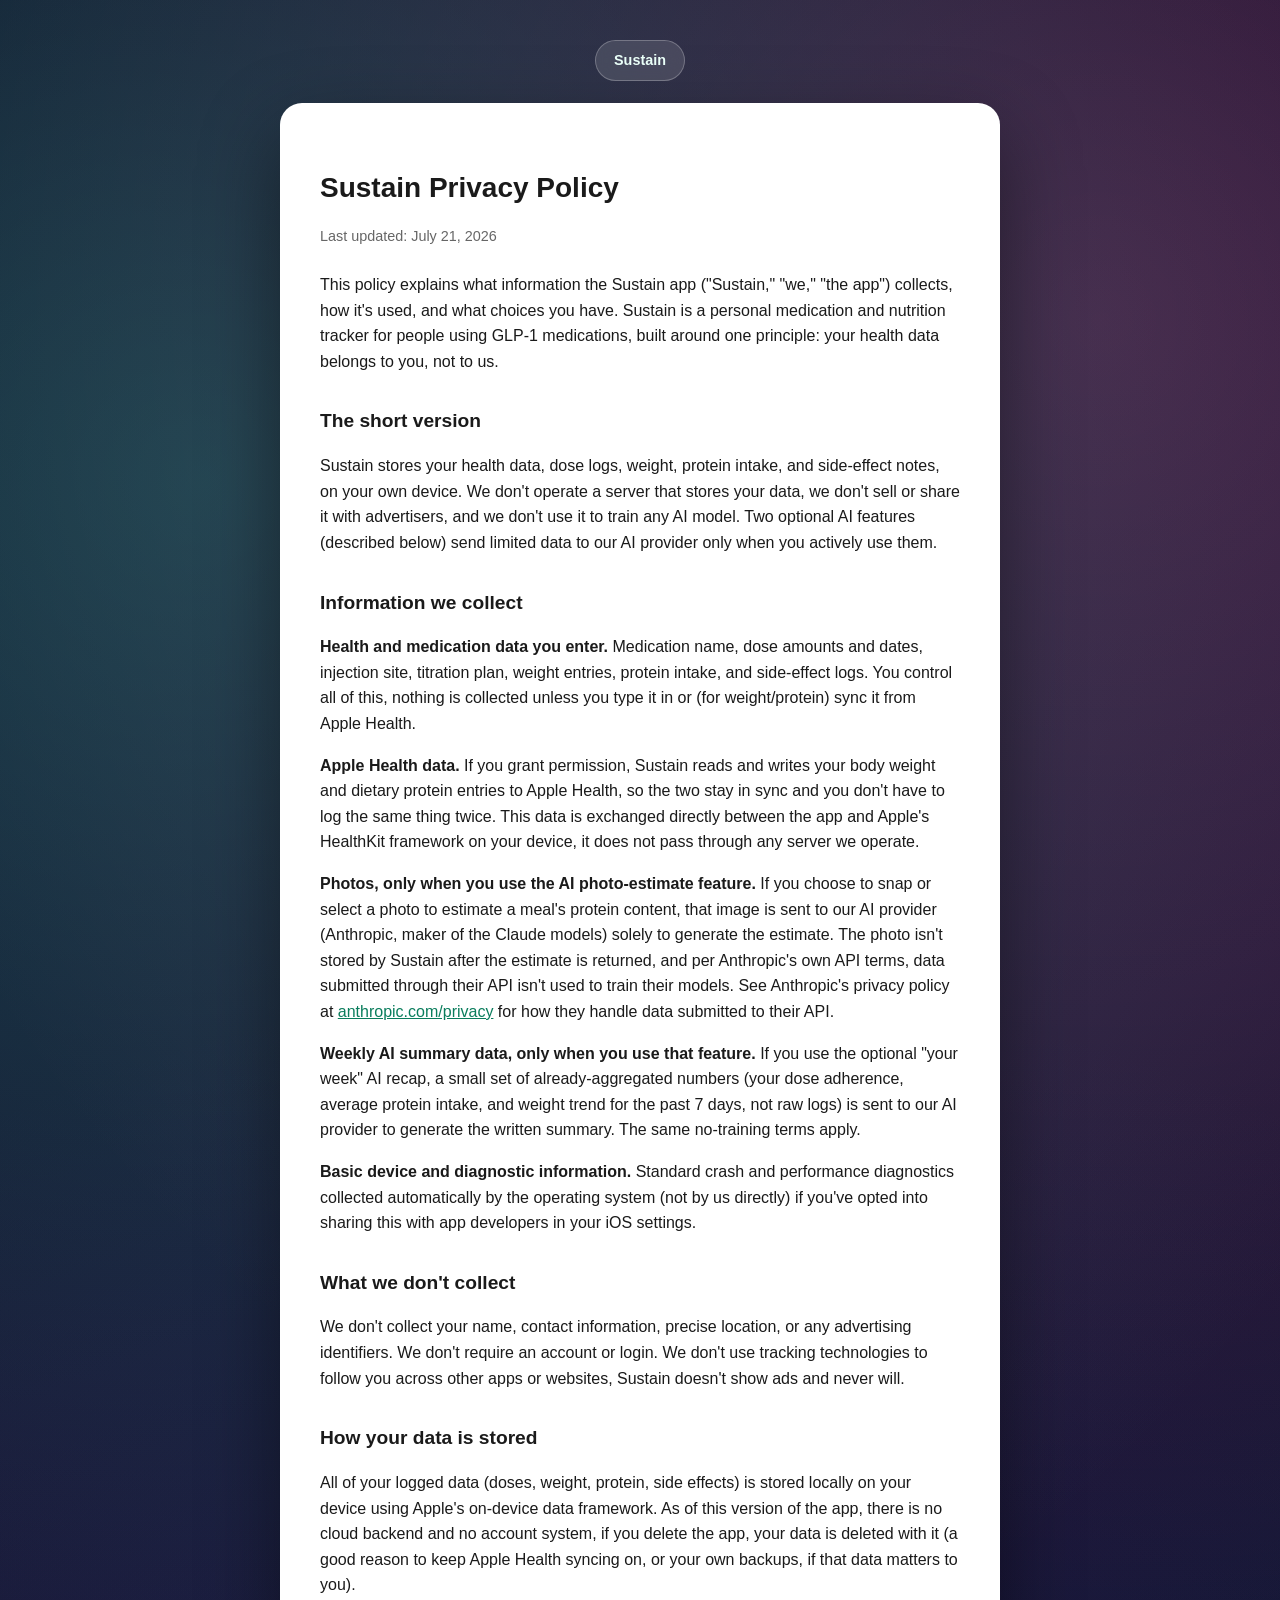
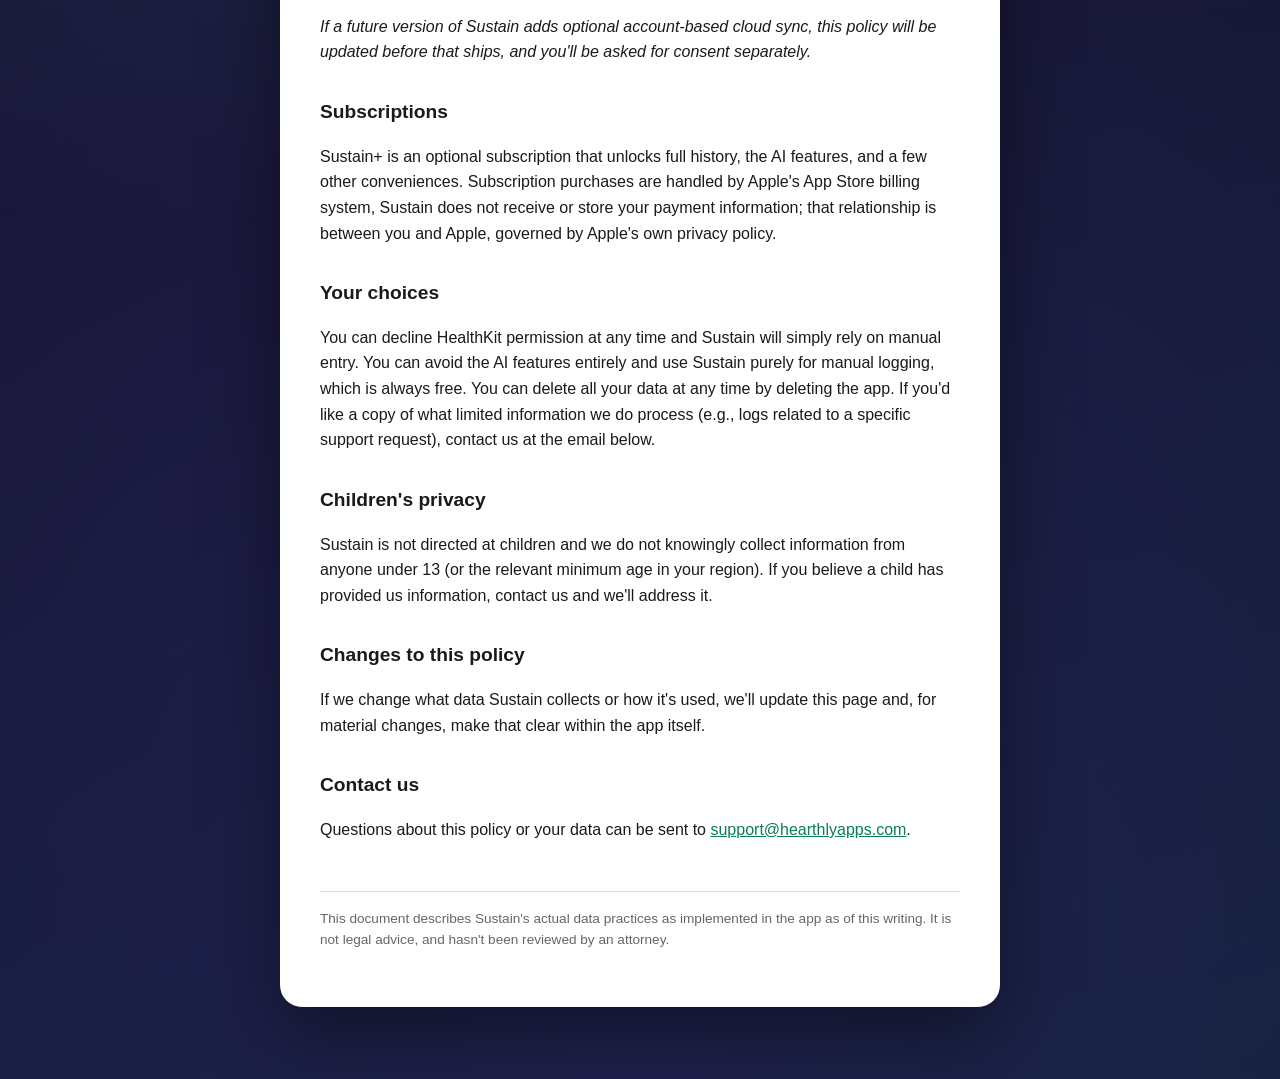
==== privacy/index.html @ db64e1ab "Add hearthlyapps.com marketing site (homepage, Sustain product page, support/privacy)" ====
<!DOCTYPE html>
<html lang="en">
<head>
<meta charset="UTF-8">
<meta name="viewport" content="width=device-width, initial-scale=1.0">
<title>Sustain Privacy Policy</title>
<style>
  * { box-sizing: border-box; }
  /* Background is set on html (not just body) and repeated with
     background-color as a fallback — on overscroll/rubber-band scrolling
     (dragging past the top or bottom of the page, common on trackpads),
     the browser reveals whatever's behind the document itself, which
     defaults to white if only body has a background. That's the white bar
     that showed up while scrolling past the top/bottom edge. */
  html {
    min-height: 100%;
    overscroll-behavior-y: none;
    background-color: #0b0620;
    background-image:
      radial-gradient(circle at 16% 18%, rgba(47, 184, 159, 0.32), transparent 55%),
      radial-gradient(circle at 86% 12%, rgba(255, 95, 168, 0.24), transparent 50%),
      radial-gradient(circle at 50% 95%, rgba(70, 40, 150, 0.32), transparent 60%),
      linear-gradient(160deg, #0b0620 0%, #16102e 45%, #0d2230 100%);
  }
  body {
    min-height: 100%;
    margin: 0;
    font-family: -apple-system, BlinkMacSystemFont, "Segoe UI", Roboto, Helvetica, Arial, sans-serif;
    line-height: 1.6;
    color: #1a1a1a;
    padding: 40px 20px 72px;
    background: transparent;
  }
  .top-link {
    display: flex;
    justify-content: center;
    margin-bottom: 22px;
  }
  .top-link a {
    display: inline-flex;
    align-items: center;
    gap: 6px;
    background: rgba(255, 255, 255, 0.12);
    border: 1px solid rgba(255, 255, 255, 0.25);
    color: #eafff8;
    text-decoration: none;
    padding: 8px 18px;
    border-radius: 999px;
    font-size: 0.9rem;
    font-weight: 600;
    backdrop-filter: blur(10px);
  }
  .top-link a:hover { background: rgba(255, 255, 255, 0.2); }
  .page-card {
    max-width: 720px;
    margin: 0 auto;
    background: #ffffff;
    border-radius: 22px;
    padding: 44px 40px 56px;
    box-shadow: 0 30px 80px rgba(0, 0, 0, 0.45);
  }
  h1 { font-size: 1.75rem; margin-bottom: 0.25rem; }
  h2 { font-size: 1.2rem; margin-top: 2rem; }
  .updated { color: #666; font-size: 0.9rem; margin-bottom: 1.5rem; }
  a { color: #0a7d5c; }
  footer { margin-top: 3rem; padding-top: 1rem; border-top: 1px solid #ddd; color: #666; font-size: 0.85rem; }
</style>
</head>
<body>

<div class="top-link">
  <a href="/sustain/">Sustain</a>
</div>

<div class="page-card">

<h1>Sustain Privacy Policy</h1>
<p class="updated">Last updated: July 21, 2026</p>

<p>This policy explains what information the Sustain app ("Sustain," "we," "the app") collects, how it's used, and what choices you have. Sustain is a personal medication and nutrition tracker for people using GLP-1 medications, built around one principle: your health data belongs to you, not to us.</p>

<h2>The short version</h2>
<p>Sustain stores your health data, dose logs, weight, protein intake, and side-effect notes, on your own device. We don't operate a server that stores your data, we don't sell or share it with advertisers, and we don't use it to train any AI model. Two optional AI features (described below) send limited data to our AI provider only when you actively use them.</p>

<h2>Information we collect</h2>

<p><strong>Health and medication data you enter.</strong> Medication name, dose amounts and dates, injection site, titration plan, weight entries, protein intake, and side-effect logs. You control all of this, nothing is collected unless you type it in or (for weight/protein) sync it from Apple Health.</p>

<p><strong>Apple Health data.</strong> If you grant permission, Sustain reads and writes your body weight and dietary protein entries to Apple Health, so the two stay in sync and you don't have to log the same thing twice. This data is exchanged directly between the app and Apple's HealthKit framework on your device, it does not pass through any server we operate.</p>

<p><strong>Photos, only when you use the AI photo-estimate feature.</strong> If you choose to snap or select a photo to estimate a meal's protein content, that image is sent to our AI provider (Anthropic, maker of the Claude models) solely to generate the estimate. The photo isn't stored by Sustain after the estimate is returned, and per Anthropic's own API terms, data submitted through their API isn't used to train their models. See Anthropic's privacy policy at <a href="https://www.anthropic.com/privacy">anthropic.com/privacy</a> for how they handle data submitted to their API.</p>

<p><strong>Weekly AI summary data, only when you use that feature.</strong> If you use the optional "your week" AI recap, a small set of already-aggregated numbers (your dose adherence, average protein intake, and weight trend for the past 7 days, not raw logs) is sent to our AI provider to generate the written summary. The same no-training terms apply.</p>

<p><strong>Basic device and diagnostic information.</strong> Standard crash and performance diagnostics collected automatically by the operating system (not by us directly) if you've opted into sharing this with app developers in your iOS settings.</p>

<h2>What we don't collect</h2>
<p>We don't collect your name, contact information, precise location, or any advertising identifiers. We don't require an account or login. We don't use tracking technologies to follow you across other apps or websites, Sustain doesn't show ads and never will.</p>

<h2>How your data is stored</h2>
<p>All of your logged data (doses, weight, protein, side effects) is stored locally on your device using Apple's on-device data framework. As of this version of the app, there is no cloud backend and no account system, if you delete the app, your data is deleted with it (a good reason to keep Apple Health syncing on, or your own backups, if that data matters to you).</p>
<p><em>If a future version of Sustain adds optional account-based cloud sync, this policy will be updated before that ships, and you'll be asked for consent separately.</em></p>

<h2>Subscriptions</h2>
<p>Sustain+ is an optional subscription that unlocks full history, the AI features, and a few other conveniences. Subscription purchases are handled by Apple's App Store billing system, Sustain does not receive or store your payment information; that relationship is between you and Apple, governed by Apple's own privacy policy.</p>

<h2>Your choices</h2>
<p>You can decline HealthKit permission at any time and Sustain will simply rely on manual entry. You can avoid the AI features entirely and use Sustain purely for manual logging, which is always free. You can delete all your data at any time by deleting the app. If you'd like a copy of what limited information we do process (e.g., logs related to a specific support request), contact us at the email below.</p>

<h2>Children's privacy</h2>
<p>Sustain is not directed at children and we do not knowingly collect information from anyone under 13 (or the relevant minimum age in your region). If you believe a child has provided us information, contact us and we'll address it.</p>

<h2>Changes to this policy</h2>
<p>If we change what data Sustain collects or how it's used, we'll update this page and, for material changes, make that clear within the app itself.</p>

<h2>Contact us</h2>
<p>Questions about this policy or your data can be sent to <a href="mailto:support@hearthlyapps.com">support@hearthlyapps.com</a>.</p>

<footer>
This document describes Sustain's actual data practices as implemented in the app as of this writing. It is not legal advice, and hasn't been reviewed by an attorney.
</footer>

</div>

</body>
</html>
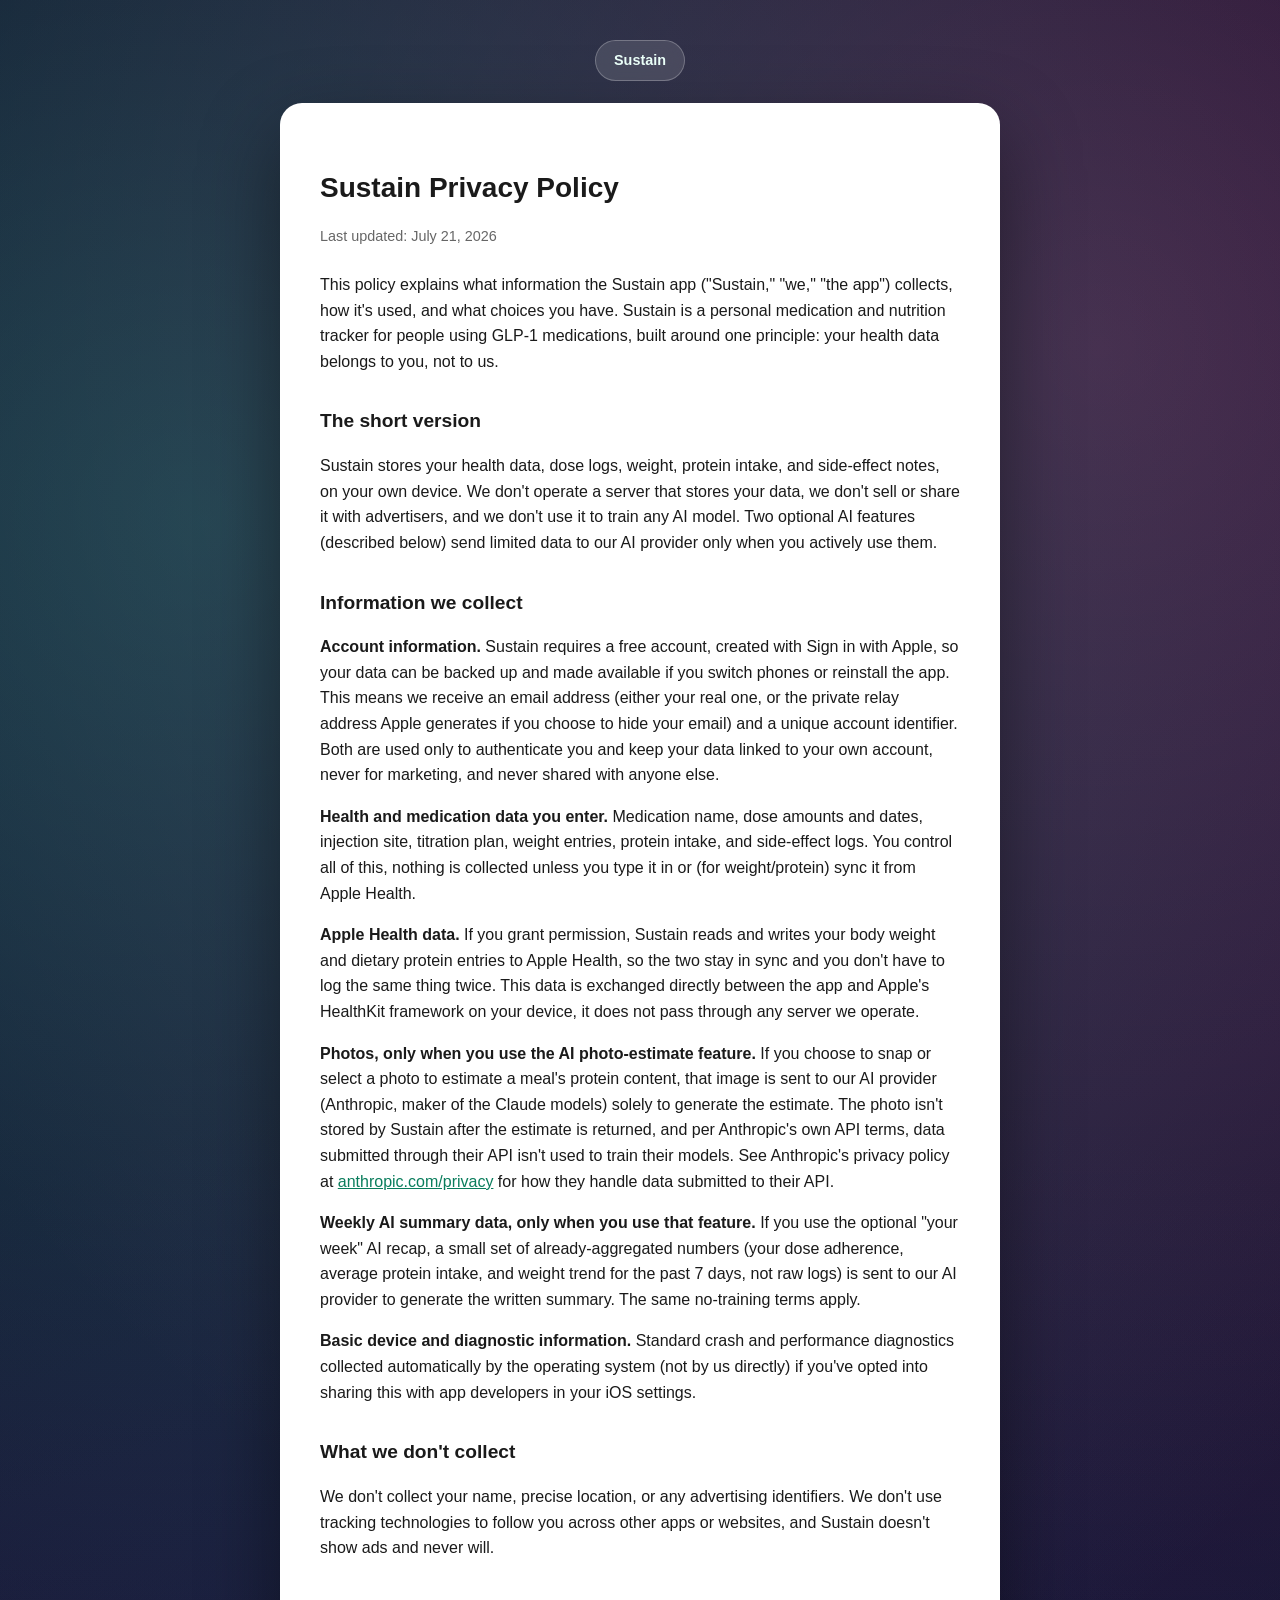
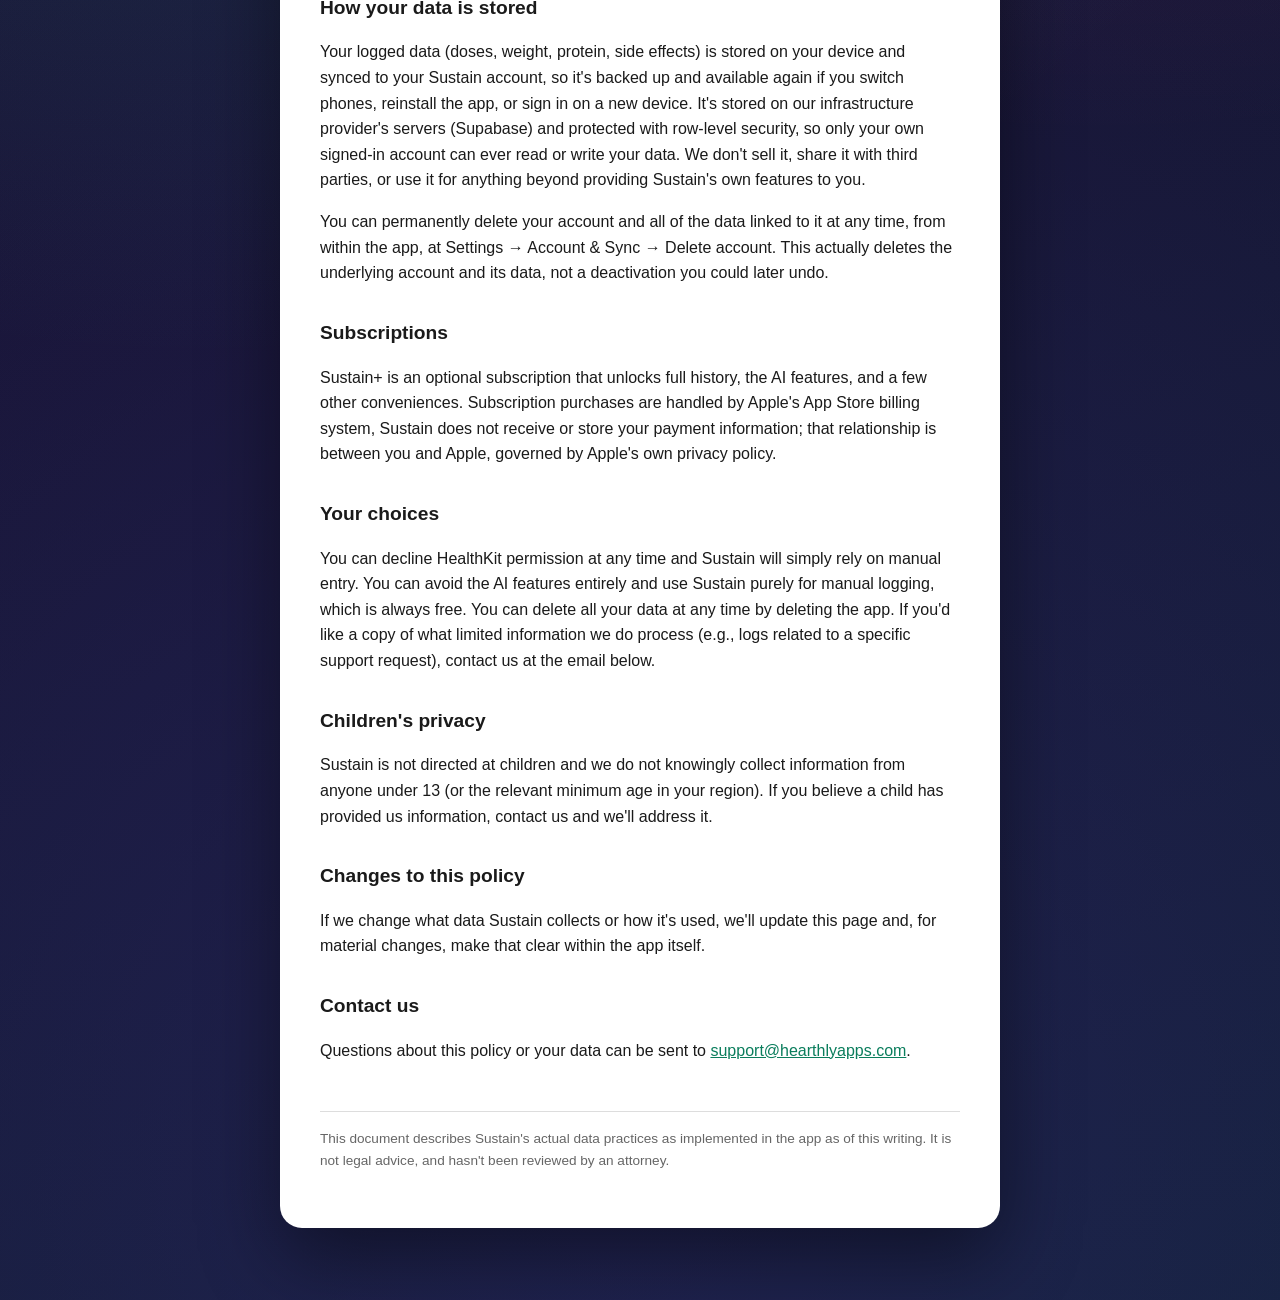
==== commit 0115fb16: "Fix stale privacy/marketing copy: app now requires an account and syncs data Sign in with Apple + ac" ====
--- a/privacy/index.html
+++ b/privacy/index.html
@@ -84,6 +84,8 @@
 
 <h2>Information we collect</h2>
 
+<p><strong>Account information.</strong> Sustain requires a free account, created with Sign in with Apple, so your data can be backed up and made available if you switch phones or reinstall the app. This means we receive an email address (either your real one, or the private relay address Apple generates if you choose to hide your email) and a unique account identifier. Both are used only to authenticate you and keep your data linked to your own account, never for marketing, and never shared with anyone else.</p>
+
 <p><strong>Health and medication data you enter.</strong> Medication name, dose amounts and dates, injection site, titration plan, weight entries, protein intake, and side-effect logs. You control all of this, nothing is collected unless you type it in or (for weight/protein) sync it from Apple Health.</p>
 
 <p><strong>Apple Health data.</strong> If you grant permission, Sustain reads and writes your body weight and dietary protein entries to Apple Health, so the two stay in sync and you don't have to log the same thing twice. This data is exchanged directly between the app and Apple's HealthKit framework on your device, it does not pass through any server we operate.</p>
@@ -95,11 +97,11 @@
 <p><strong>Basic device and diagnostic information.</strong> Standard crash and performance diagnostics collected automatically by the operating system (not by us directly) if you've opted into sharing this with app developers in your iOS settings.</p>
 
 <h2>What we don't collect</h2>
-<p>We don't collect your name, contact information, precise location, or any advertising identifiers. We don't require an account or login. We don't use tracking technologies to follow you across other apps or websites, Sustain doesn't show ads and never will.</p>
+<p>We don't collect your name, precise location, or any advertising identifiers. We don't use tracking technologies to follow you across other apps or websites, and Sustain doesn't show ads and never will.</p>
 
 <h2>How your data is stored</h2>
-<p>All of your logged data (doses, weight, protein, side effects) is stored locally on your device using Apple's on-device data framework. As of this version of the app, there is no cloud backend and no account system, if you delete the app, your data is deleted with it (a good reason to keep Apple Health syncing on, or your own backups, if that data matters to you).</p>
-<p><em>If a future version of Sustain adds optional account-based cloud sync, this policy will be updated before that ships, and you'll be asked for consent separately.</em></p>
+<p>Your logged data (doses, weight, protein, side effects) is stored on your device and synced to your Sustain account, so it's backed up and available again if you switch phones, reinstall the app, or sign in on a new device. It's stored on our infrastructure provider's servers (Supabase) and protected with row-level security, so only your own signed-in account can ever read or write your data. We don't sell it, share it with third parties, or use it for anything beyond providing Sustain's own features to you.</p>
+<p>You can permanently delete your account and all of the data linked to it at any time, from within the app, at Settings &rarr; Account &amp; Sync &rarr; Delete account. This actually deletes the underlying account and its data, not a deactivation you could later undo.</p>
 
 <h2>Subscriptions</h2>
 <p>Sustain+ is an optional subscription that unlocks full history, the AI features, and a few other conveniences. Subscription purchases are handled by Apple's App Store billing system, Sustain does not receive or store your payment information; that relationship is between you and Apple, governed by Apple's own privacy policy.</p>
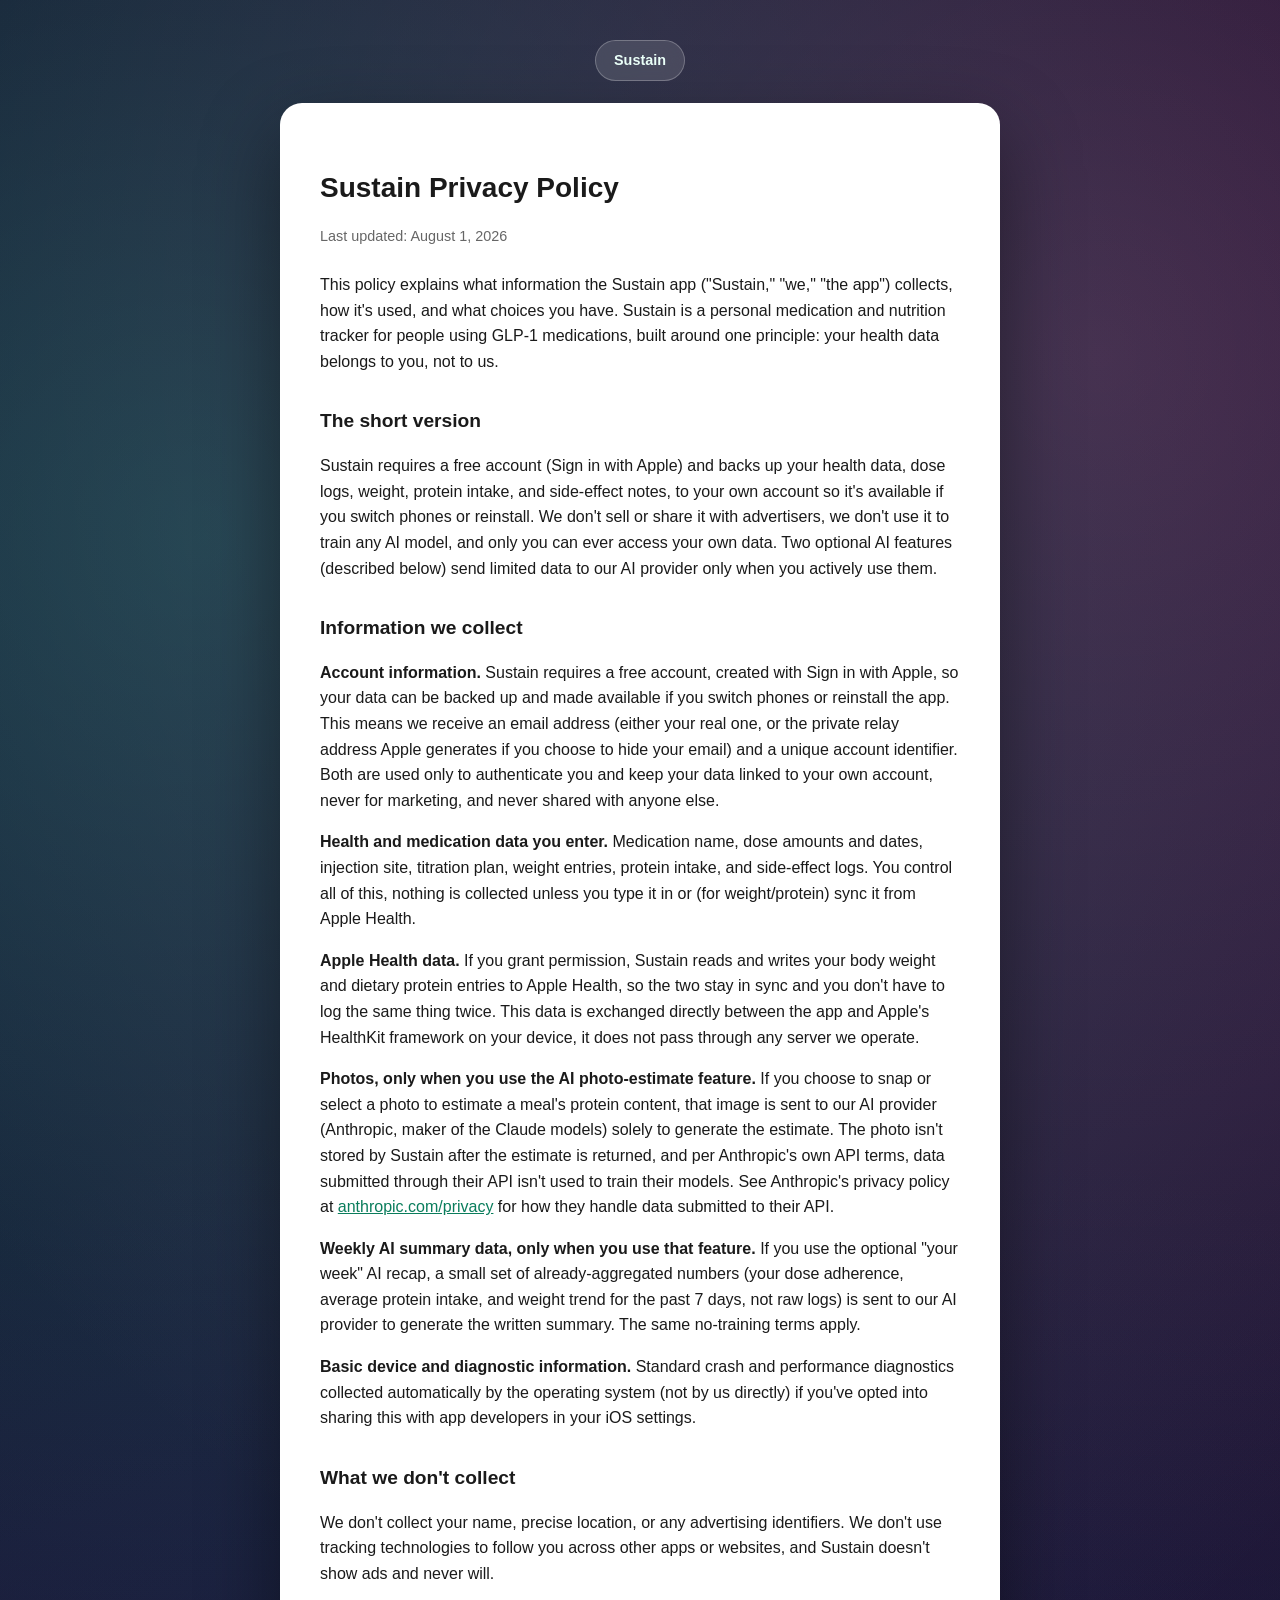
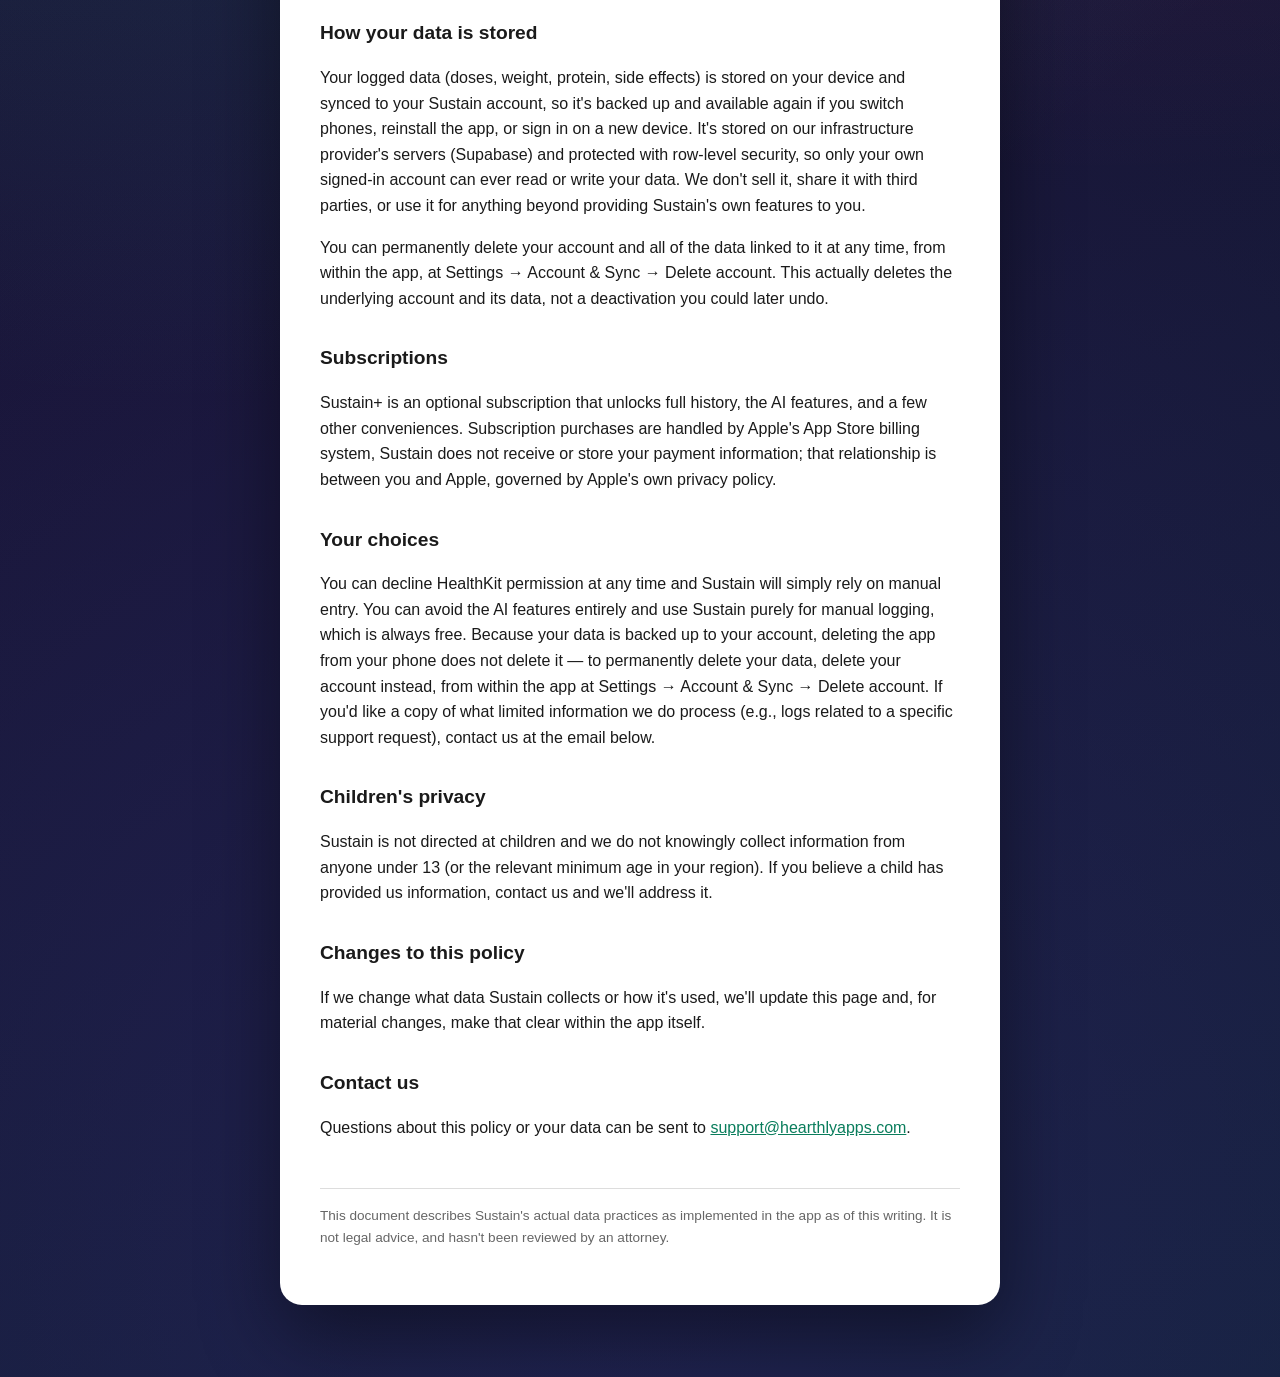
==== commit 14eb1562: "Fix remaining stale account/data-storage claims missed in the first pass Two more real inaccuracies " ====
--- a/privacy/index.html
+++ b/privacy/index.html
@@ -75,12 +75,12 @@
 <div class="page-card">
 
 <h1>Sustain Privacy Policy</h1>
-<p class="updated">Last updated: July 21, 2026</p>
+<p class="updated">Last updated: August 1, 2026</p>
 
 <p>This policy explains what information the Sustain app ("Sustain," "we," "the app") collects, how it's used, and what choices you have. Sustain is a personal medication and nutrition tracker for people using GLP-1 medications, built around one principle: your health data belongs to you, not to us.</p>
 
 <h2>The short version</h2>
-<p>Sustain stores your health data, dose logs, weight, protein intake, and side-effect notes, on your own device. We don't operate a server that stores your data, we don't sell or share it with advertisers, and we don't use it to train any AI model. Two optional AI features (described below) send limited data to our AI provider only when you actively use them.</p>
+<p>Sustain requires a free account (Sign in with Apple) and backs up your health data, dose logs, weight, protein intake, and side-effect notes, to your own account so it's available if you switch phones or reinstall. We don't sell or share it with advertisers, we don't use it to train any AI model, and only you can ever access your own data. Two optional AI features (described below) send limited data to our AI provider only when you actively use them.</p>
 
 <h2>Information we collect</h2>
 
@@ -107,7 +107,7 @@
 <p>Sustain+ is an optional subscription that unlocks full history, the AI features, and a few other conveniences. Subscription purchases are handled by Apple's App Store billing system, Sustain does not receive or store your payment information; that relationship is between you and Apple, governed by Apple's own privacy policy.</p>
 
 <h2>Your choices</h2>
-<p>You can decline HealthKit permission at any time and Sustain will simply rely on manual entry. You can avoid the AI features entirely and use Sustain purely for manual logging, which is always free. You can delete all your data at any time by deleting the app. If you'd like a copy of what limited information we do process (e.g., logs related to a specific support request), contact us at the email below.</p>
+<p>You can decline HealthKit permission at any time and Sustain will simply rely on manual entry. You can avoid the AI features entirely and use Sustain purely for manual logging, which is always free. Because your data is backed up to your account, deleting the app from your phone does not delete it — to permanently delete your data, delete your account instead, from within the app at Settings &rarr; Account &amp; Sync &rarr; Delete account. If you'd like a copy of what limited information we do process (e.g., logs related to a specific support request), contact us at the email below.</p>
 
 <h2>Children's privacy</h2>
 <p>Sustain is not directed at children and we do not knowingly collect information from anyone under 13 (or the relevant minimum age in your region). If you believe a child has provided us information, contact us and we'll address it.</p>
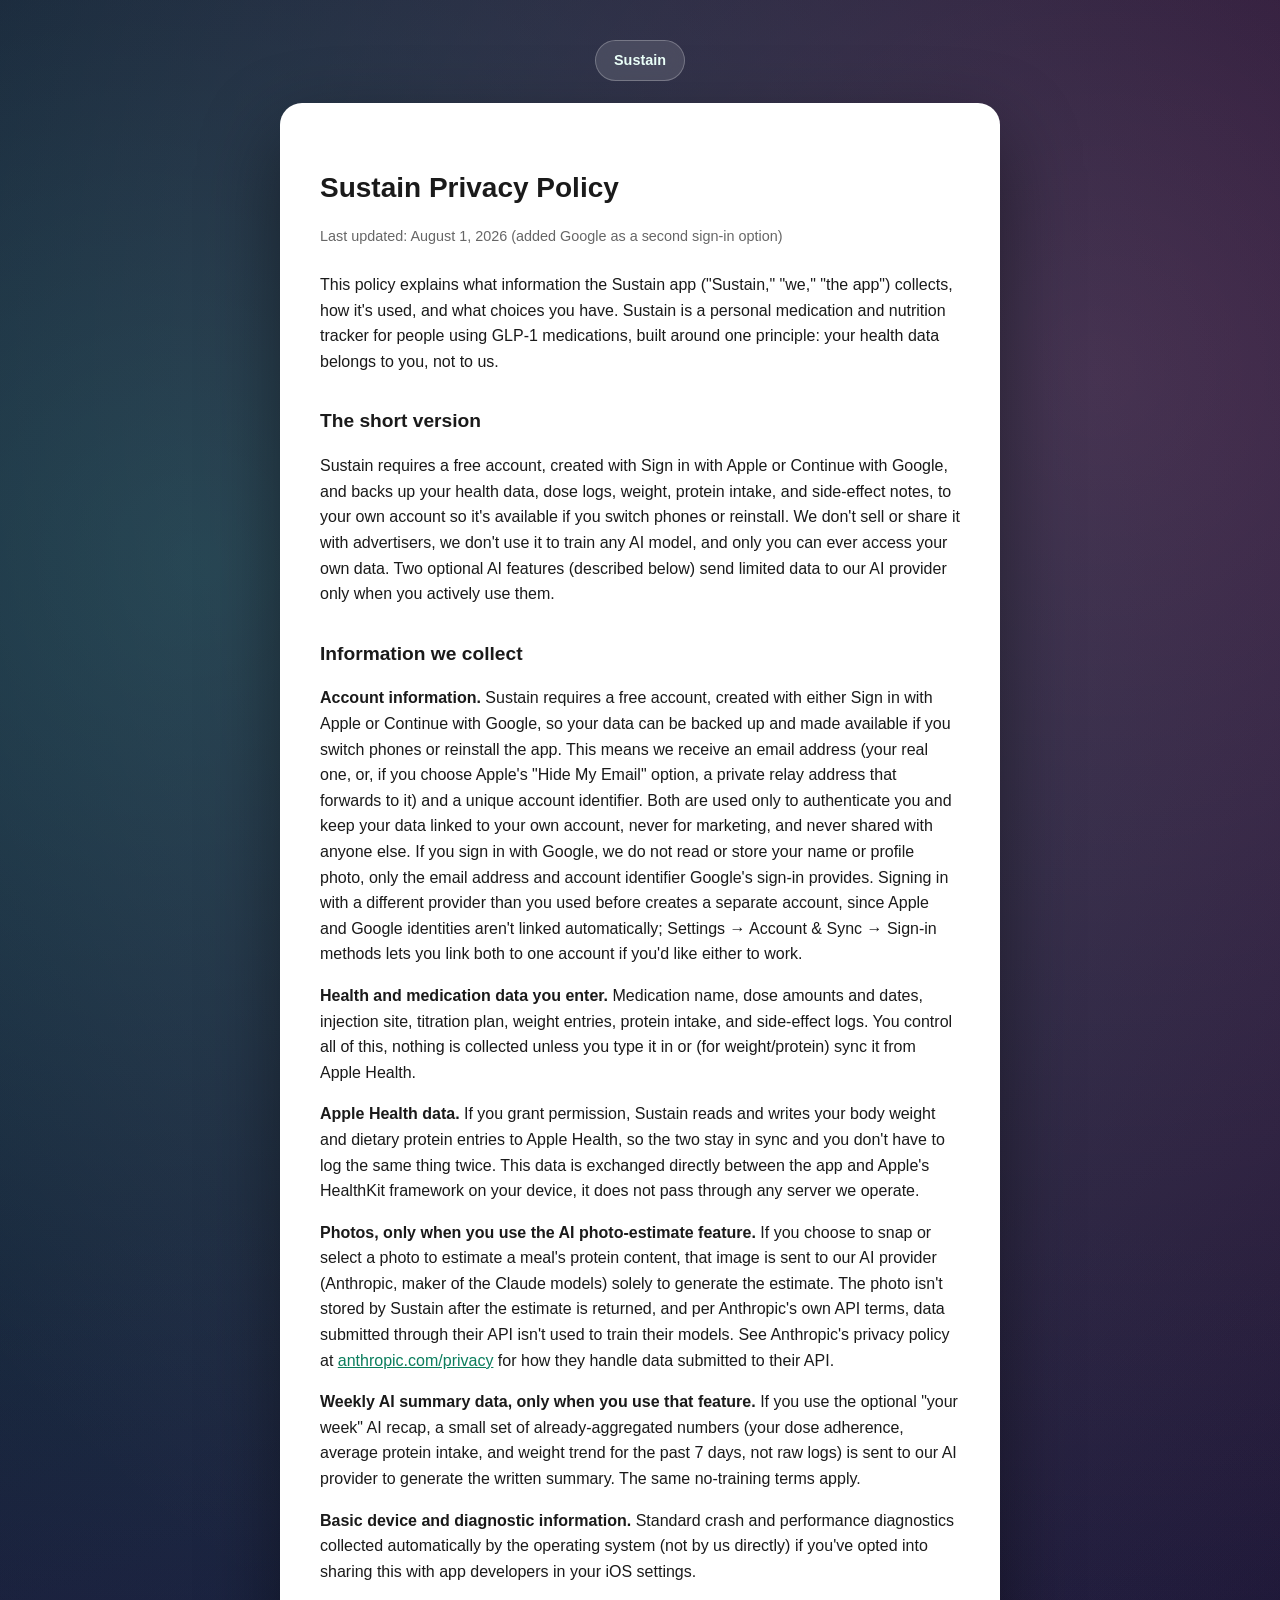
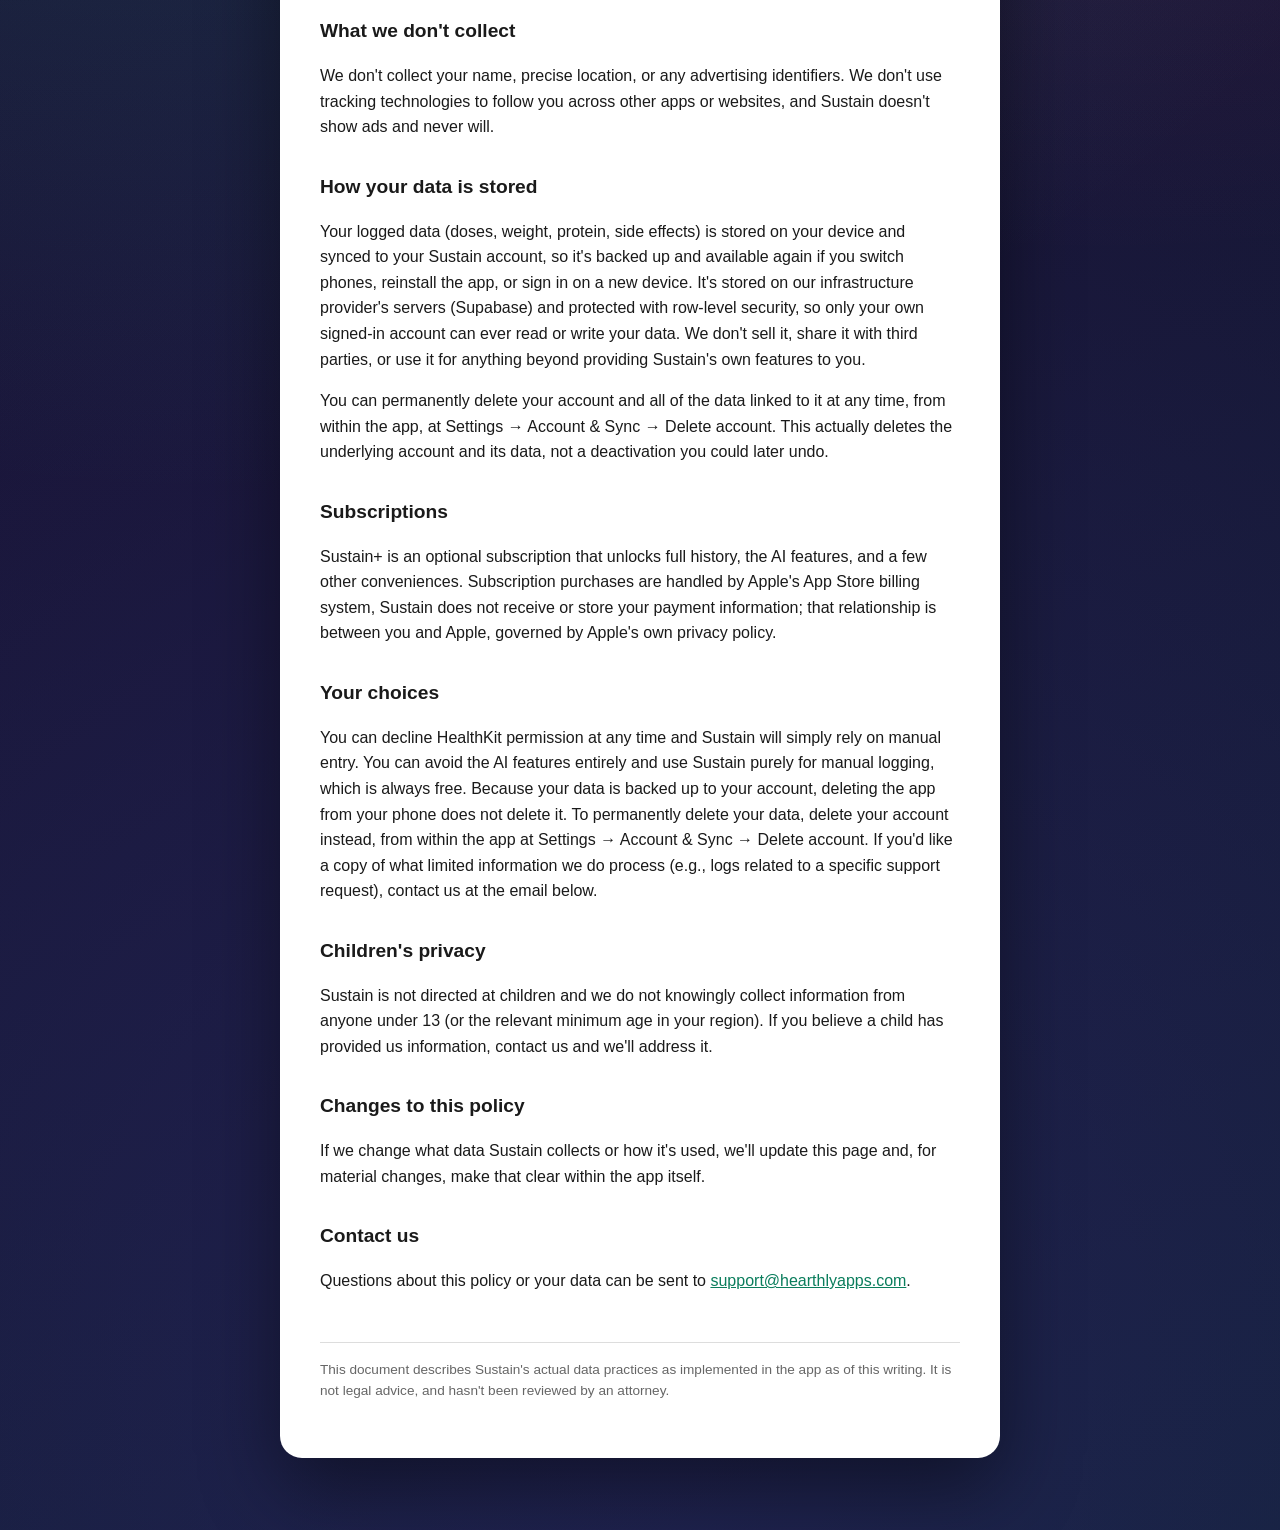
==== commit 517d0255: "Add Google sign-in and account linking to privacy policy and support FAQ Sustain 2.0.1 adds Continue" ====
--- a/privacy/index.html
+++ b/privacy/index.html
@@ -75,16 +75,16 @@
 <div class="page-card">
 
 <h1>Sustain Privacy Policy</h1>
-<p class="updated">Last updated: August 1, 2026</p>
+<p class="updated">Last updated: August 1, 2026 (added Google as a second sign-in option)</p>
 
 <p>This policy explains what information the Sustain app ("Sustain," "we," "the app") collects, how it's used, and what choices you have. Sustain is a personal medication and nutrition tracker for people using GLP-1 medications, built around one principle: your health data belongs to you, not to us.</p>
 
 <h2>The short version</h2>
-<p>Sustain requires a free account (Sign in with Apple) and backs up your health data, dose logs, weight, protein intake, and side-effect notes, to your own account so it's available if you switch phones or reinstall. We don't sell or share it with advertisers, we don't use it to train any AI model, and only you can ever access your own data. Two optional AI features (described below) send limited data to our AI provider only when you actively use them.</p>
+<p>Sustain requires a free account, created with Sign in with Apple or Continue with Google, and backs up your health data, dose logs, weight, protein intake, and side-effect notes, to your own account so it's available if you switch phones or reinstall. We don't sell or share it with advertisers, we don't use it to train any AI model, and only you can ever access your own data. Two optional AI features (described below) send limited data to our AI provider only when you actively use them.</p>
 
 <h2>Information we collect</h2>
 
-<p><strong>Account information.</strong> Sustain requires a free account, created with Sign in with Apple, so your data can be backed up and made available if you switch phones or reinstall the app. This means we receive an email address (either your real one, or the private relay address Apple generates if you choose to hide your email) and a unique account identifier. Both are used only to authenticate you and keep your data linked to your own account, never for marketing, and never shared with anyone else.</p>
+<p><strong>Account information.</strong> Sustain requires a free account, created with either Sign in with Apple or Continue with Google, so your data can be backed up and made available if you switch phones or reinstall the app. This means we receive an email address (your real one, or, if you choose Apple's "Hide My Email" option, a private relay address that forwards to it) and a unique account identifier. Both are used only to authenticate you and keep your data linked to your own account, never for marketing, and never shared with anyone else. If you sign in with Google, we do not read or store your name or profile photo, only the email address and account identifier Google's sign-in provides. Signing in with a different provider than you used before creates a separate account, since Apple and Google identities aren't linked automatically; Settings &rarr; Account &amp; Sync &rarr; Sign-in methods lets you link both to one account if you'd like either to work.</p>
 
 <p><strong>Health and medication data you enter.</strong> Medication name, dose amounts and dates, injection site, titration plan, weight entries, protein intake, and side-effect logs. You control all of this, nothing is collected unless you type it in or (for weight/protein) sync it from Apple Health.</p>
 
@@ -107,7 +107,7 @@
 <p>Sustain+ is an optional subscription that unlocks full history, the AI features, and a few other conveniences. Subscription purchases are handled by Apple's App Store billing system, Sustain does not receive or store your payment information; that relationship is between you and Apple, governed by Apple's own privacy policy.</p>
 
 <h2>Your choices</h2>
-<p>You can decline HealthKit permission at any time and Sustain will simply rely on manual entry. You can avoid the AI features entirely and use Sustain purely for manual logging, which is always free. Because your data is backed up to your account, deleting the app from your phone does not delete it — to permanently delete your data, delete your account instead, from within the app at Settings &rarr; Account &amp; Sync &rarr; Delete account. If you'd like a copy of what limited information we do process (e.g., logs related to a specific support request), contact us at the email below.</p>
+<p>You can decline HealthKit permission at any time and Sustain will simply rely on manual entry. You can avoid the AI features entirely and use Sustain purely for manual logging, which is always free. Because your data is backed up to your account, deleting the app from your phone does not delete it. To permanently delete your data, delete your account instead, from within the app at Settings &rarr; Account &amp; Sync &rarr; Delete account. If you'd like a copy of what limited information we do process (e.g., logs related to a specific support request), contact us at the email below.</p>
 
 <h2>Children's privacy</h2>
 <p>Sustain is not directed at children and we do not knowingly collect information from anyone under 13 (or the relevant minimum age in your region). If you believe a child has provided us information, contact us and we'll address it.</p>
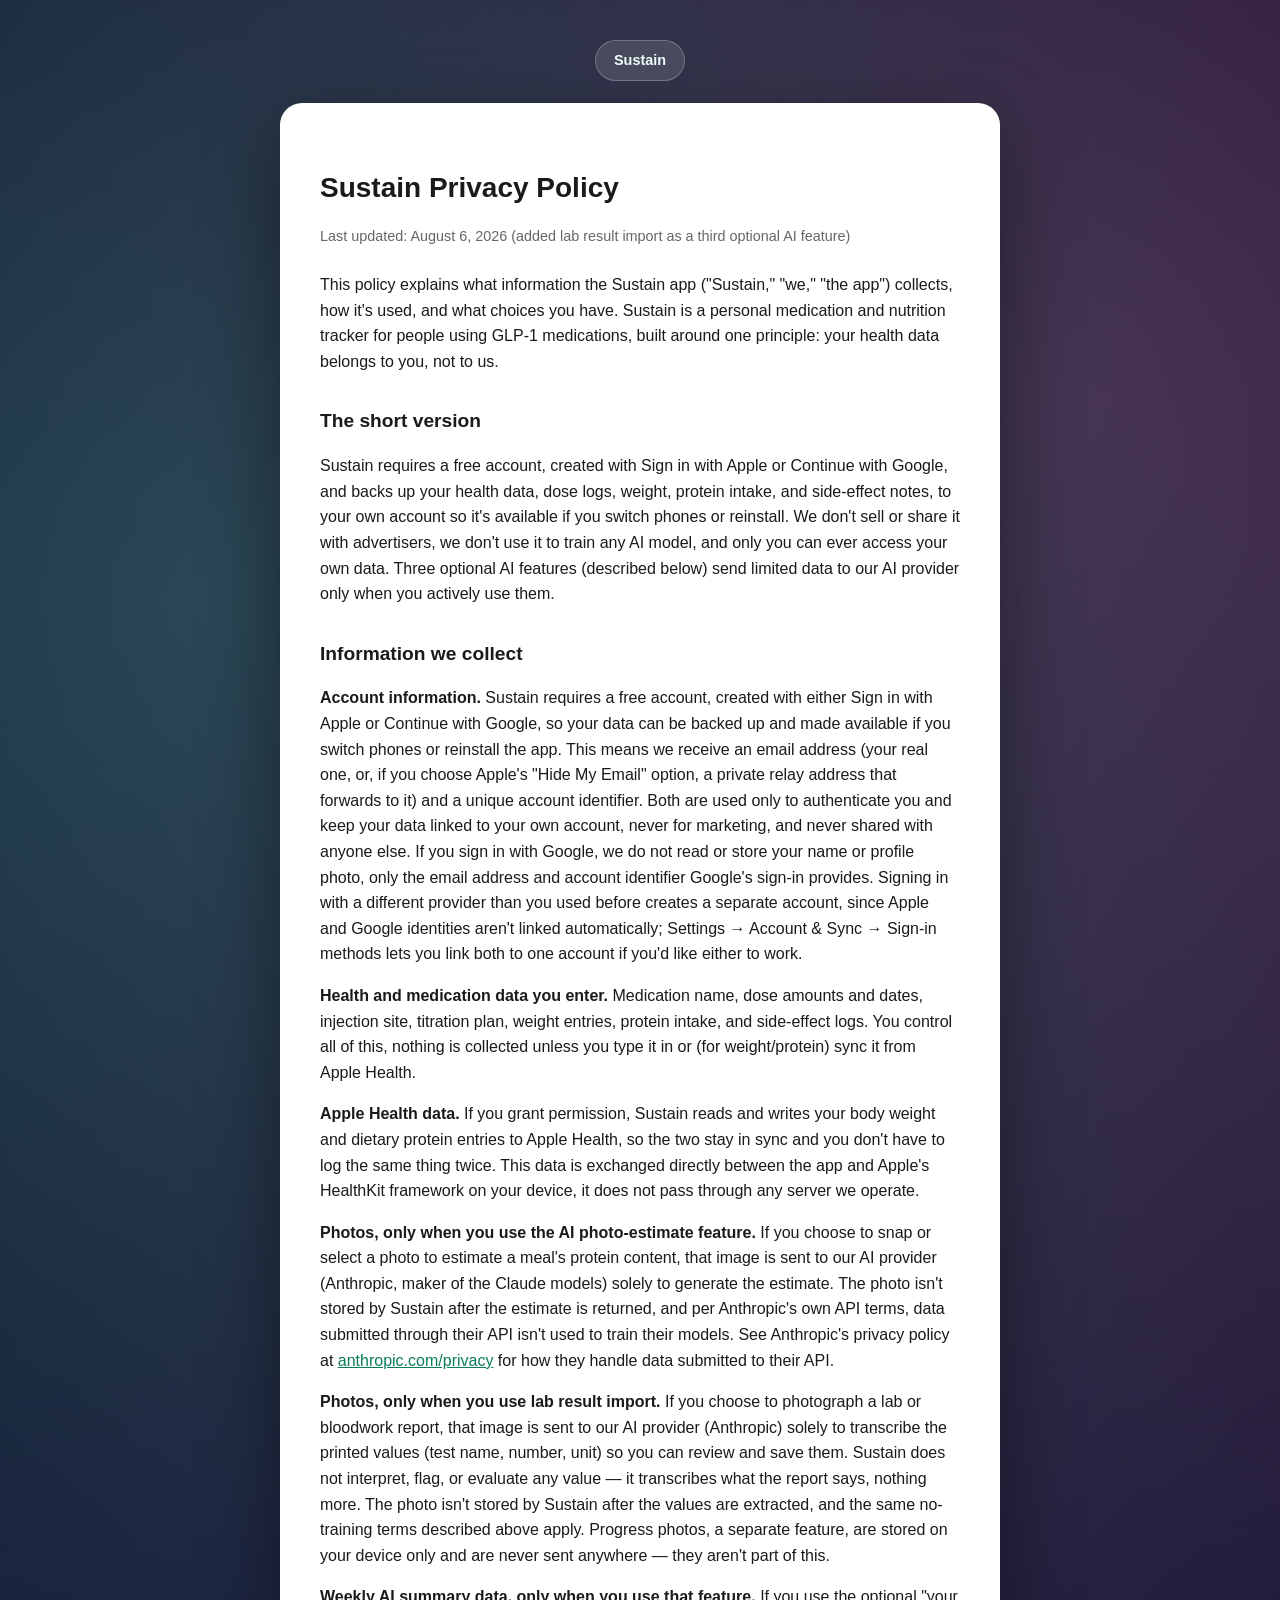
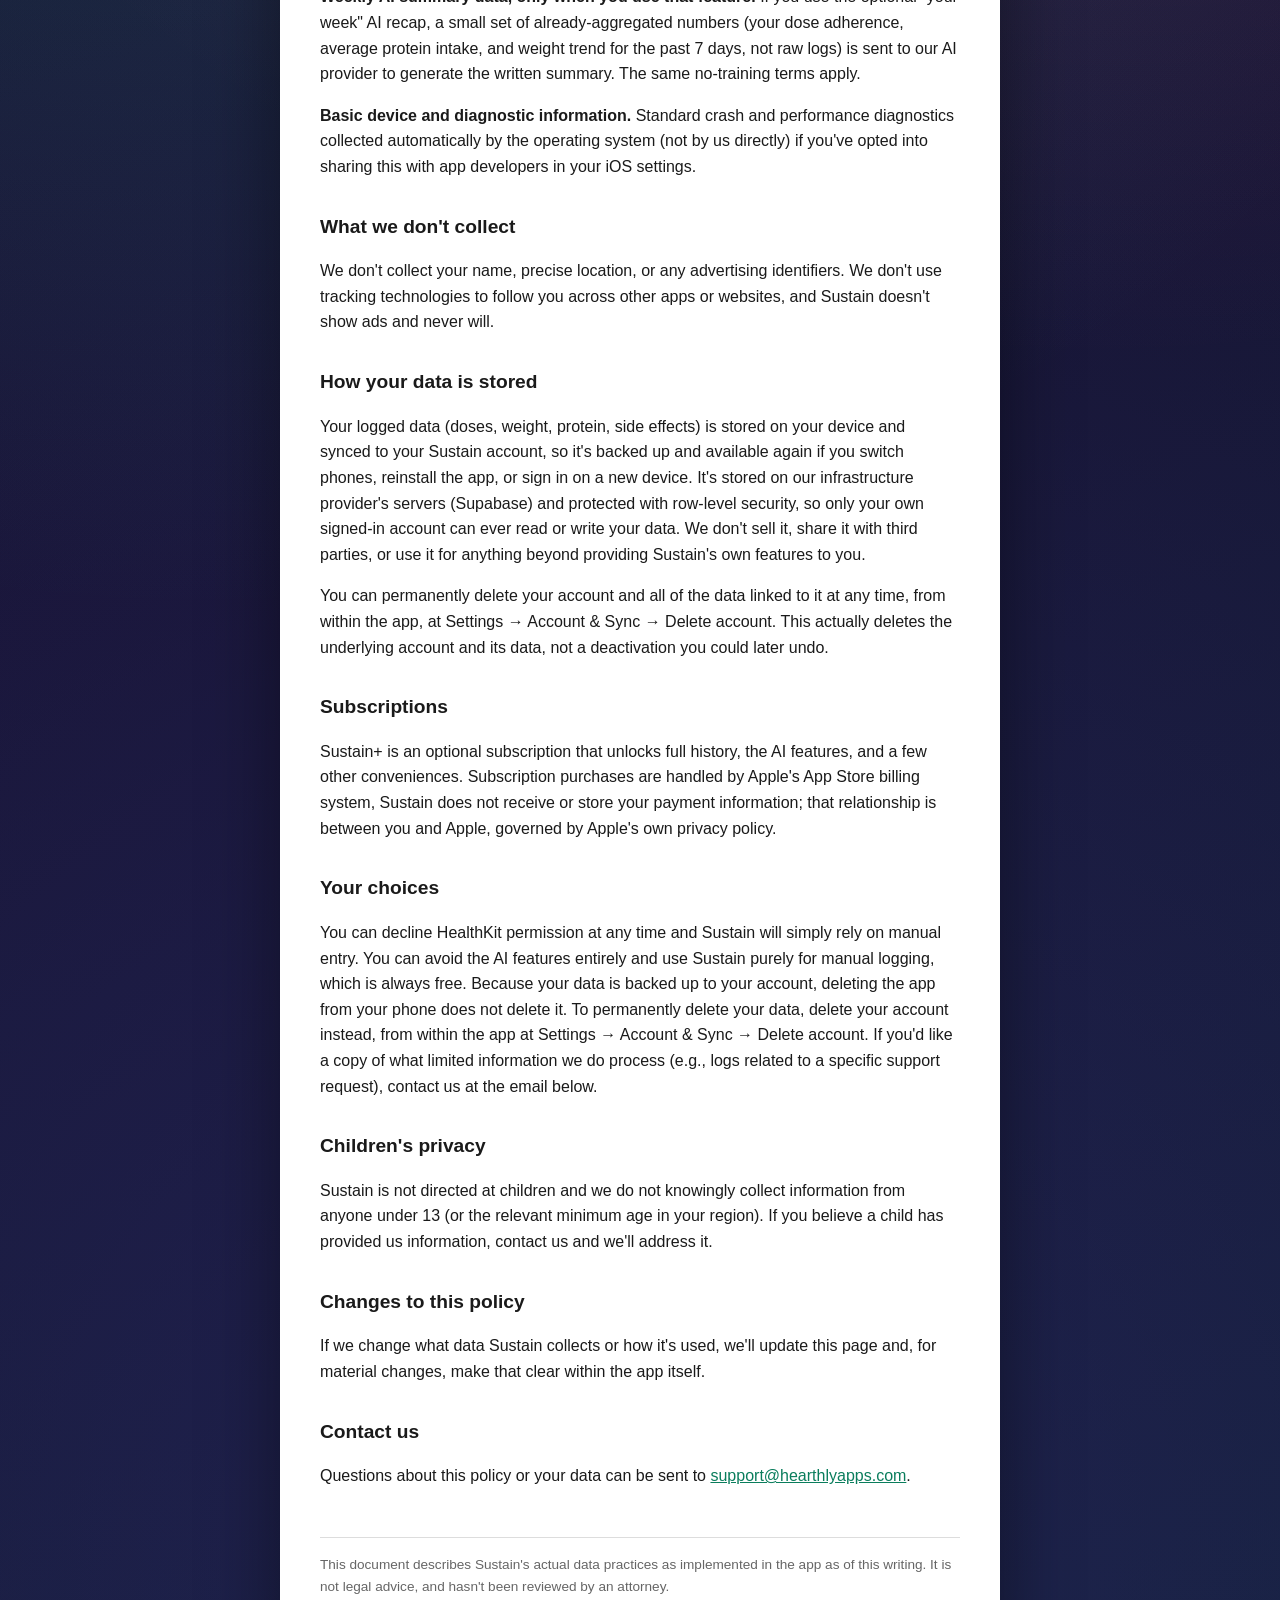
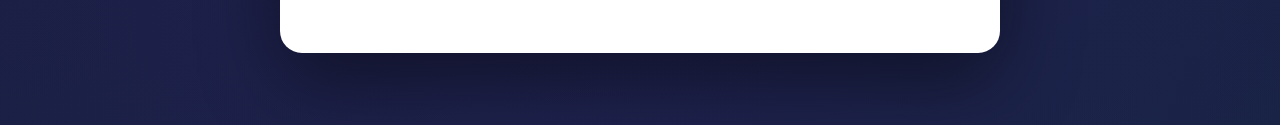
==== commit 50d256fb: "Disclose lab result import as a third off-device AI photo feature Sustain 2.1 sends a photographed l" ====
--- a/privacy/index.html
+++ b/privacy/index.html
@@ -75,12 +75,12 @@
 <div class="page-card">
 
 <h1>Sustain Privacy Policy</h1>
-<p class="updated">Last updated: August 1, 2026 (added Google as a second sign-in option)</p>
+<p class="updated">Last updated: August 6, 2026 (added lab result import as a third optional AI feature)</p>
 
 <p>This policy explains what information the Sustain app ("Sustain," "we," "the app") collects, how it's used, and what choices you have. Sustain is a personal medication and nutrition tracker for people using GLP-1 medications, built around one principle: your health data belongs to you, not to us.</p>
 
 <h2>The short version</h2>
-<p>Sustain requires a free account, created with Sign in with Apple or Continue with Google, and backs up your health data, dose logs, weight, protein intake, and side-effect notes, to your own account so it's available if you switch phones or reinstall. We don't sell or share it with advertisers, we don't use it to train any AI model, and only you can ever access your own data. Two optional AI features (described below) send limited data to our AI provider only when you actively use them.</p>
+<p>Sustain requires a free account, created with Sign in with Apple or Continue with Google, and backs up your health data, dose logs, weight, protein intake, and side-effect notes, to your own account so it's available if you switch phones or reinstall. We don't sell or share it with advertisers, we don't use it to train any AI model, and only you can ever access your own data. Three optional AI features (described below) send limited data to our AI provider only when you actively use them.</p>
 
 <h2>Information we collect</h2>
 
@@ -91,6 +91,8 @@
 <p><strong>Apple Health data.</strong> If you grant permission, Sustain reads and writes your body weight and dietary protein entries to Apple Health, so the two stay in sync and you don't have to log the same thing twice. This data is exchanged directly between the app and Apple's HealthKit framework on your device, it does not pass through any server we operate.</p>
 
 <p><strong>Photos, only when you use the AI photo-estimate feature.</strong> If you choose to snap or select a photo to estimate a meal's protein content, that image is sent to our AI provider (Anthropic, maker of the Claude models) solely to generate the estimate. The photo isn't stored by Sustain after the estimate is returned, and per Anthropic's own API terms, data submitted through their API isn't used to train their models. See Anthropic's privacy policy at <a href="https://www.anthropic.com/privacy">anthropic.com/privacy</a> for how they handle data submitted to their API.</p>
+
+<p><strong>Photos, only when you use lab result import.</strong> If you choose to photograph a lab or bloodwork report, that image is sent to our AI provider (Anthropic) solely to transcribe the printed values (test name, number, unit) so you can review and save them. Sustain does not interpret, flag, or evaluate any value &mdash; it transcribes what the report says, nothing more. The photo isn't stored by Sustain after the values are extracted, and the same no-training terms described above apply. Progress photos, a separate feature, are stored on your device only and are never sent anywhere &mdash; they aren't part of this.</p>
 
 <p><strong>Weekly AI summary data, only when you use that feature.</strong> If you use the optional "your week" AI recap, a small set of already-aggregated numbers (your dose adherence, average protein intake, and weight trend for the past 7 days, not raw logs) is sent to our AI provider to generate the written summary. The same no-training terms apply.</p>
 
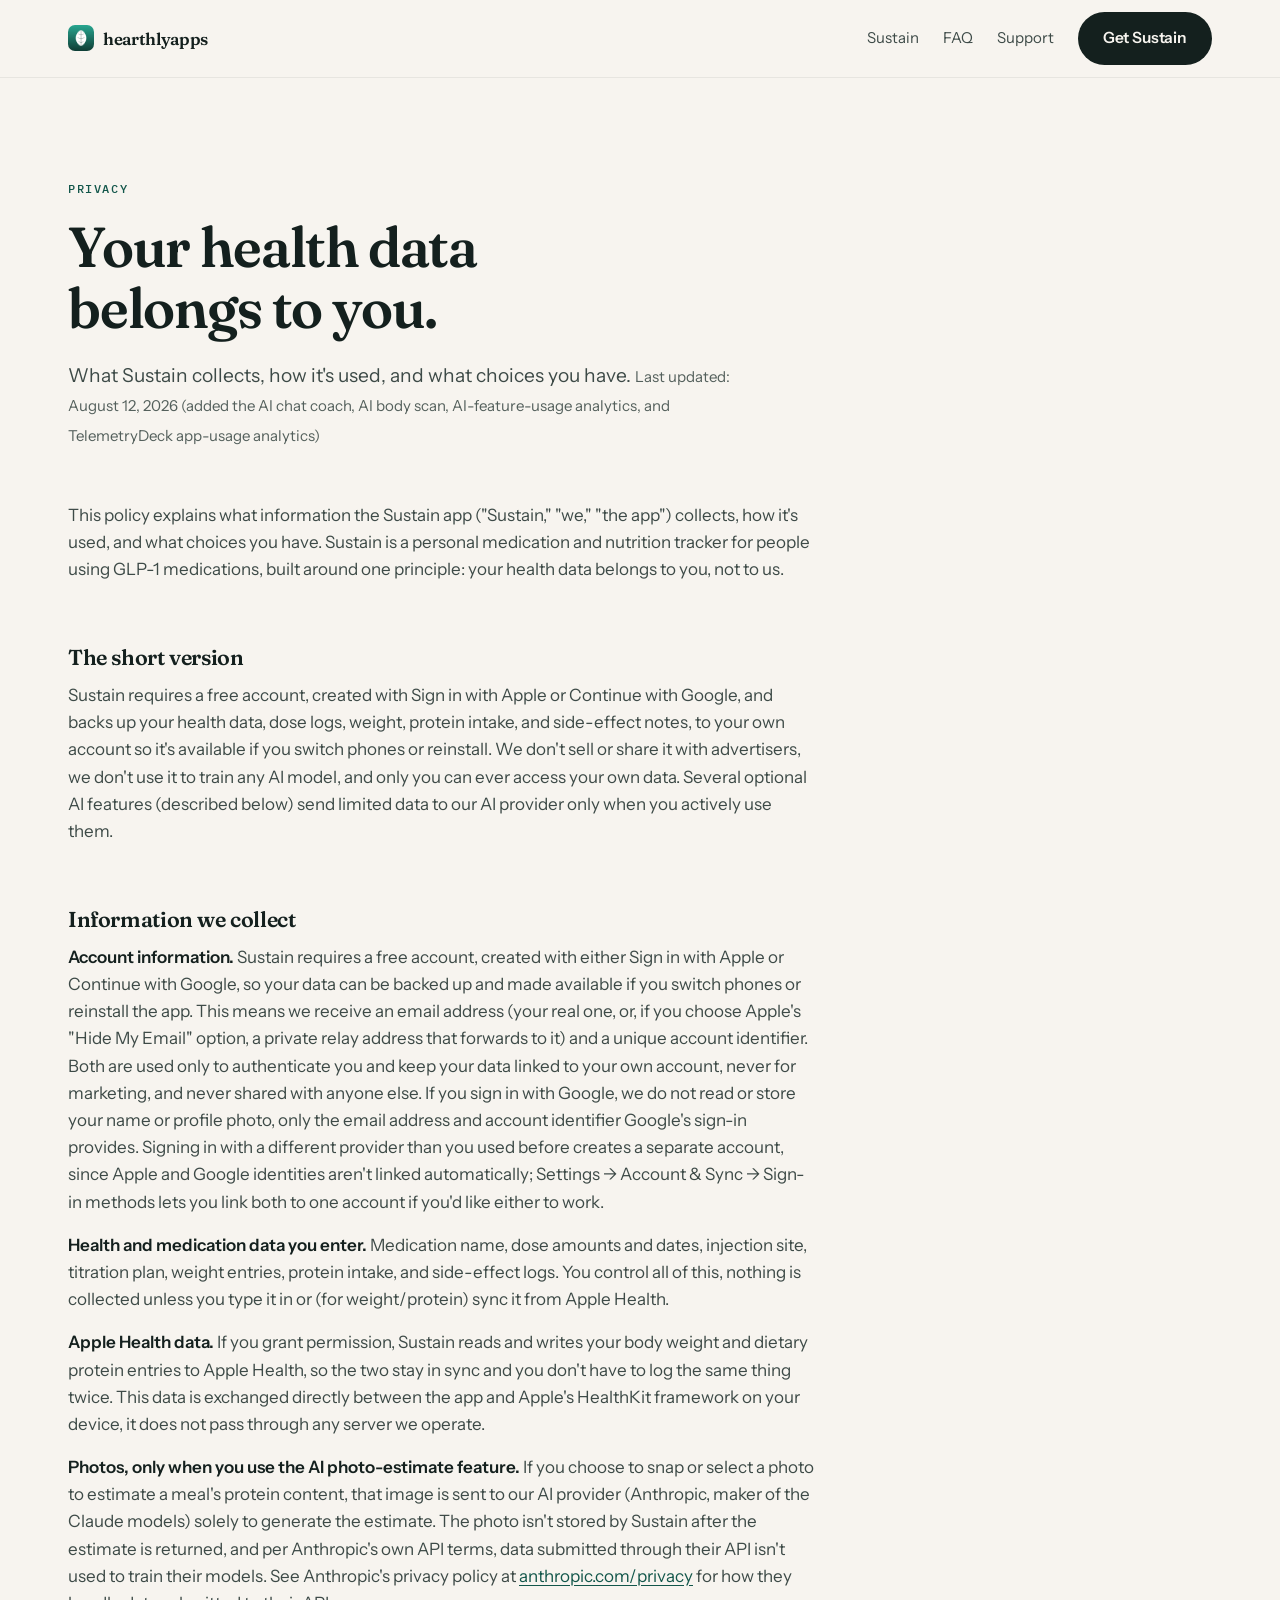
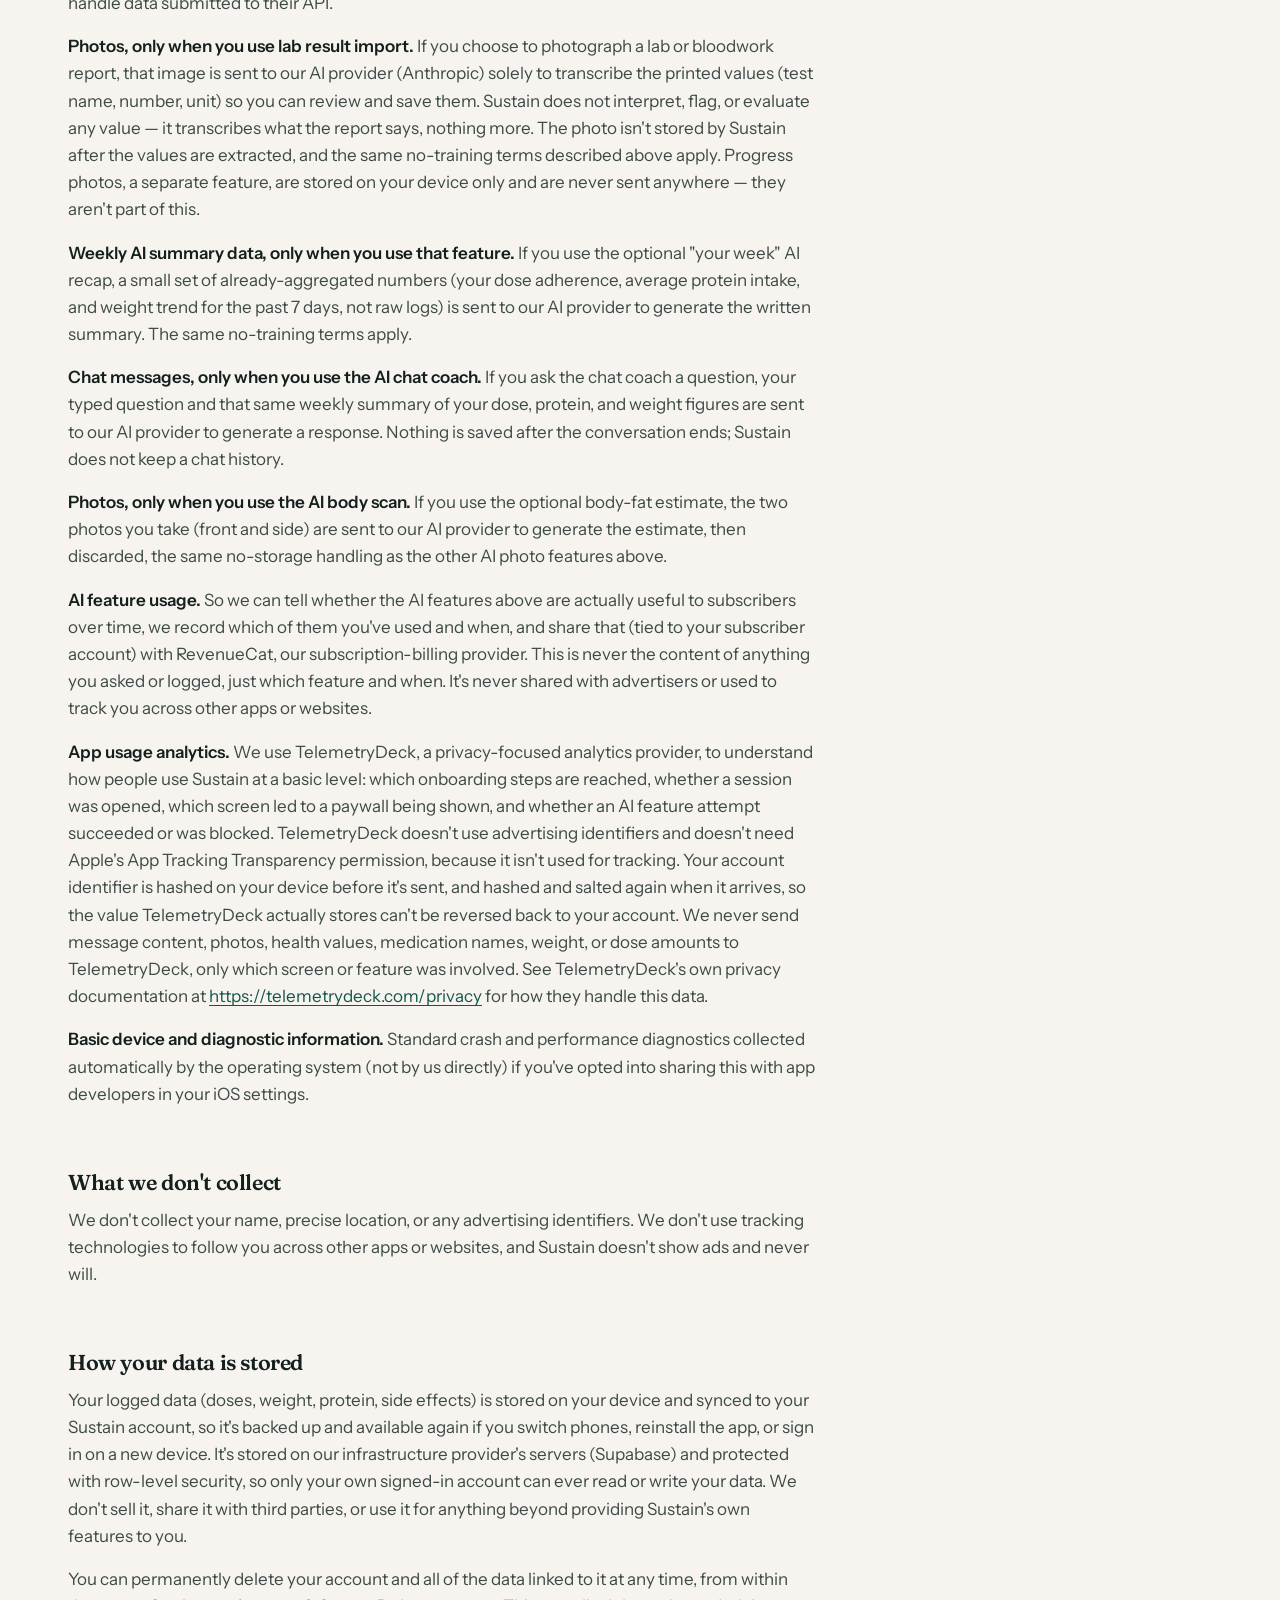
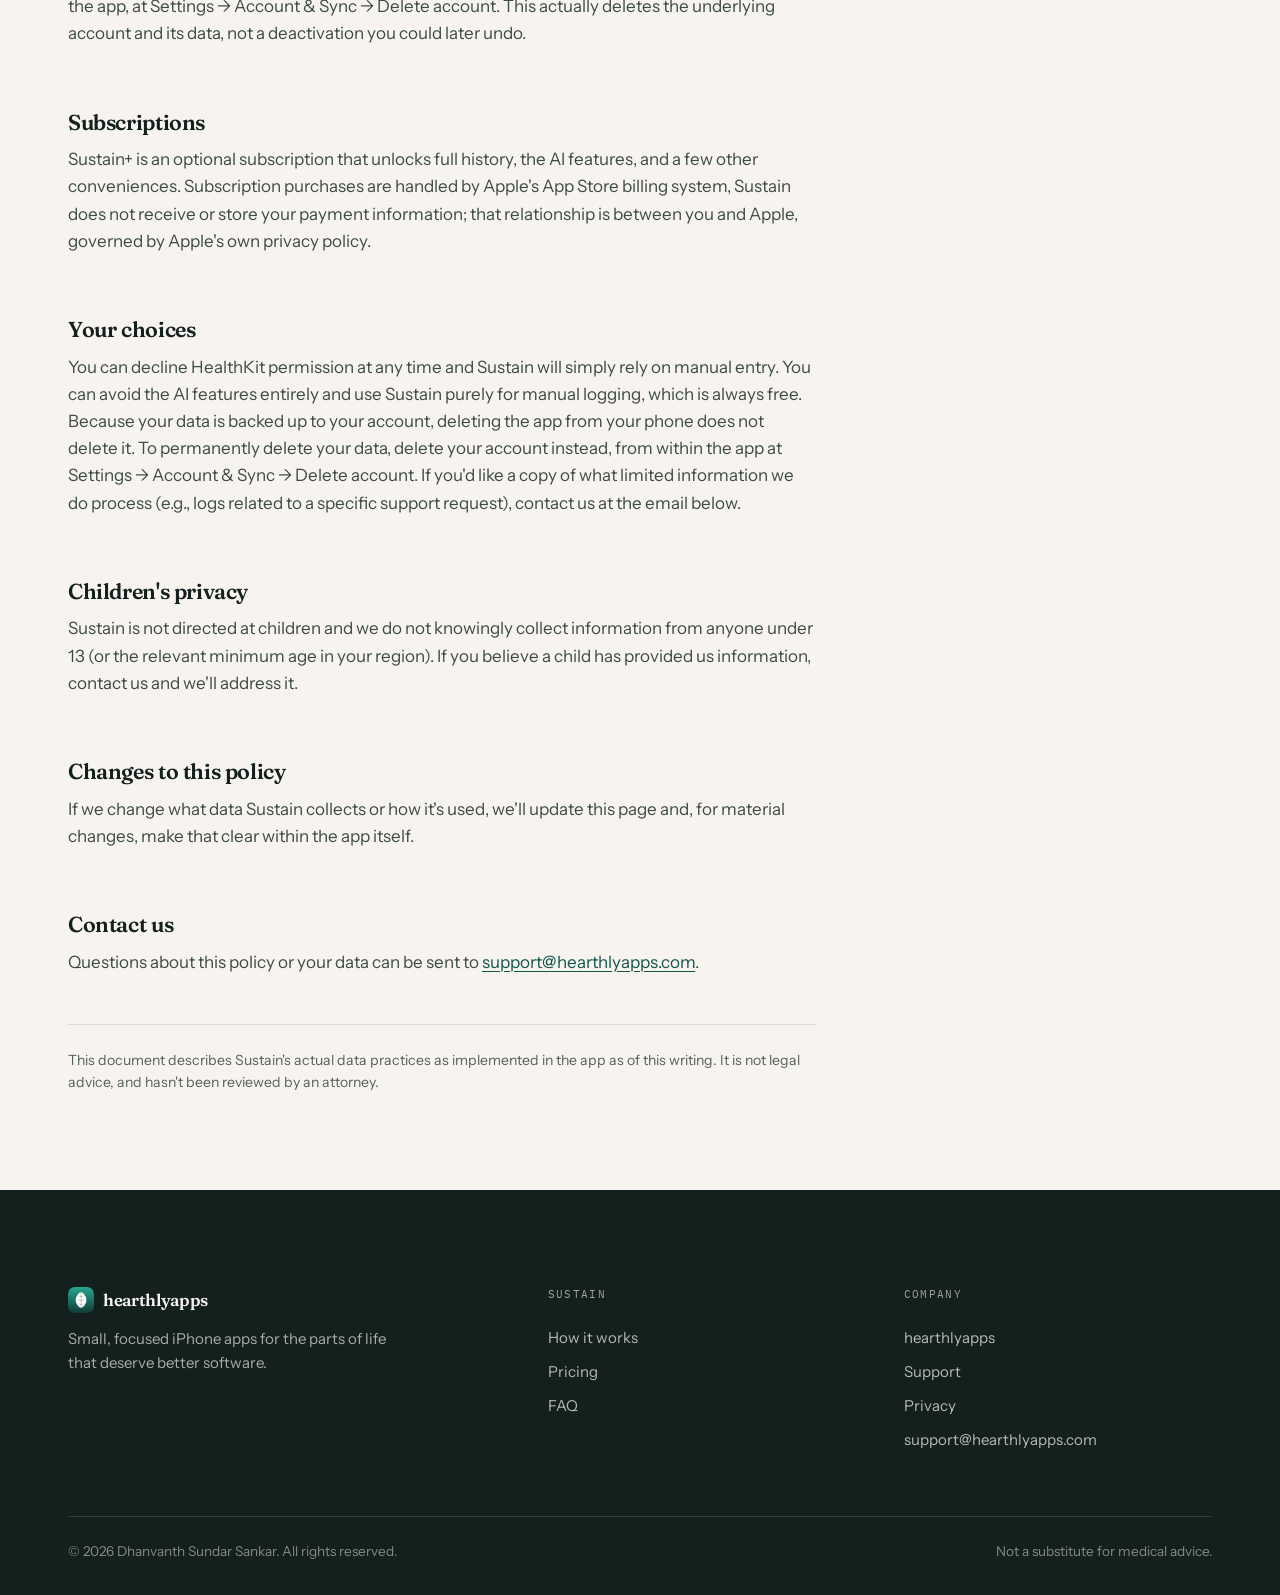
==== commit 18be9182: "Rebuild site: new design system, narrative IA, drop WebGL, WebP images" ====
--- a/privacy/index.html
+++ b/privacy/index.html
@@ -3,84 +3,44 @@
 <head>
 <meta charset="UTF-8">
 <meta name="viewport" content="width=device-width, initial-scale=1.0">
-<title>Sustain Privacy Policy</title>
-<style>
-  * { box-sizing: border-box; }
-  /* Background is set on html (not just body) and repeated with
-     background-color as a fallback — on overscroll/rubber-band scrolling
-     (dragging past the top or bottom of the page, common on trackpads),
-     the browser reveals whatever's behind the document itself, which
-     defaults to white if only body has a background. That's the white bar
-     that showed up while scrolling past the top/bottom edge. */
-  html {
-    min-height: 100%;
-    overscroll-behavior-y: none;
-    background-color: #0b0620;
-    background-image:
-      radial-gradient(circle at 16% 18%, rgba(47, 184, 159, 0.32), transparent 55%),
-      radial-gradient(circle at 86% 12%, rgba(255, 95, 168, 0.24), transparent 50%),
-      radial-gradient(circle at 50% 95%, rgba(70, 40, 150, 0.32), transparent 60%),
-      linear-gradient(160deg, #0b0620 0%, #16102e 45%, #0d2230 100%);
-  }
-  body {
-    min-height: 100%;
-    margin: 0;
-    font-family: -apple-system, BlinkMacSystemFont, "Segoe UI", Roboto, Helvetica, Arial, sans-serif;
-    line-height: 1.6;
-    color: #1a1a1a;
-    padding: 40px 20px 72px;
-    background: transparent;
-  }
-  .top-link {
-    display: flex;
-    justify-content: center;
-    margin-bottom: 22px;
-  }
-  .top-link a {
-    display: inline-flex;
-    align-items: center;
-    gap: 6px;
-    background: rgba(255, 255, 255, 0.12);
-    border: 1px solid rgba(255, 255, 255, 0.25);
-    color: #eafff8;
-    text-decoration: none;
-    padding: 8px 18px;
-    border-radius: 999px;
-    font-size: 0.9rem;
-    font-weight: 600;
-    backdrop-filter: blur(10px);
-  }
-  .top-link a:hover { background: rgba(255, 255, 255, 0.2); }
-  .page-card {
-    max-width: 720px;
-    margin: 0 auto;
-    background: #ffffff;
-    border-radius: 22px;
-    padding: 44px 40px 56px;
-    box-shadow: 0 30px 80px rgba(0, 0, 0, 0.45);
-  }
-  h1 { font-size: 1.75rem; margin-bottom: 0.25rem; }
-  h2 { font-size: 1.2rem; margin-top: 2rem; }
-  .updated { color: #666; font-size: 0.9rem; margin-bottom: 1.5rem; }
-  a { color: #0a7d5c; }
-  footer { margin-top: 3rem; padding-top: 1rem; border-top: 1px solid #ddd; color: #666; font-size: 0.85rem; }
-</style>
+<title>Sustain privacy policy — hearthlyapps</title>
+<meta name="description" content="What Sustain collects, how it is used, and what choices you have. Your health data is never sold, never shared with advertisers, and never used to train an AI model.">
+<link rel="canonical" href="https://hearthlyapps.com/privacy/">
+<link rel="icon" href="../assets/img/app-icon.png">
+<link rel="preconnect" href="https://fonts.googleapis.com" />
+<link rel="preconnect" href="https://fonts.gstatic.com" crossorigin />
+<link href="https://fonts.googleapis.com/css2?family=Fraunces:opsz,wght@9..144,400;9..144,600&family=IBM+Plex+Mono:wght@400;500&family=Instrument+Sans:wght@400;500;600&display=swap" rel="stylesheet" />
+<link rel="stylesheet" href="../assets/css/style.css">
 </head>
 <body>
 
-<div class="top-link">
-  <a href="/sustain/">Sustain</a>
-</div>
+<a class="skip-link" href="#main">Skip to content</a>
 
-<div class="page-card">
+<nav class="nav">
+  <div class="nav-in">
+    <a class="brand" href="/">
+      <img src="../assets/img/app-icon.png" alt="" width="26" height="26" />
+      hearthlyapps
+    </a>
+    <div class="nav-links">
+      <a href="/sustain/">Sustain</a>
+      <a href="/sustain/faq/">FAQ</a>
+      <a href="/support/">Support</a>
+    </div>
+    <a class="btn btn--primary" href="https://apps.apple.com/us/app/sustain-glp-1-companion/id6793802192" target="_blank" rel="noopener">Get Sustain</a>
+  </div>
+</nav>
 
-<h1>Sustain Privacy Policy</h1>
-<p class="updated">Last updated: August 6, 2026 (added lab result import as a third optional AI feature)</p>
-
+<main id="main" class="band band--tight">
+  <div class="wrap">
+    <span class="eyebrow">Privacy</span>
+    <h1 class="d2" style="margin: 16px 0 0; max-width: 20ch;">Your health data belongs to you.</h1>
+    <p class="lede" style="margin: 22px 0 52px;">What Sustain collects, how it's used, and what choices you have. <span class="small">Last updated: August 12, 2026 (added the AI chat coach, AI body scan, AI-feature-usage analytics, and TelemetryDeck app-usage analytics)</span></p>
+    <div class="prose">
 <p>This policy explains what information the Sustain app ("Sustain," "we," "the app") collects, how it's used, and what choices you have. Sustain is a personal medication and nutrition tracker for people using GLP-1 medications, built around one principle: your health data belongs to you, not to us.</p>
 
 <h2>The short version</h2>
-<p>Sustain requires a free account, created with Sign in with Apple or Continue with Google, and backs up your health data, dose logs, weight, protein intake, and side-effect notes, to your own account so it's available if you switch phones or reinstall. We don't sell or share it with advertisers, we don't use it to train any AI model, and only you can ever access your own data. Three optional AI features (described below) send limited data to our AI provider only when you actively use them.</p>
+<p>Sustain requires a free account, created with Sign in with Apple or Continue with Google, and backs up your health data, dose logs, weight, protein intake, and side-effect notes, to your own account so it's available if you switch phones or reinstall. We don't sell or share it with advertisers, we don't use it to train any AI model, and only you can ever access your own data. Several optional AI features (described below) send limited data to our AI provider only when you actively use them.</p>
 
 <h2>Information we collect</h2>
 
@@ -95,6 +55,14 @@
 <p><strong>Photos, only when you use lab result import.</strong> If you choose to photograph a lab or bloodwork report, that image is sent to our AI provider (Anthropic) solely to transcribe the printed values (test name, number, unit) so you can review and save them. Sustain does not interpret, flag, or evaluate any value &mdash; it transcribes what the report says, nothing more. The photo isn't stored by Sustain after the values are extracted, and the same no-training terms described above apply. Progress photos, a separate feature, are stored on your device only and are never sent anywhere &mdash; they aren't part of this.</p>
 
 <p><strong>Weekly AI summary data, only when you use that feature.</strong> If you use the optional "your week" AI recap, a small set of already-aggregated numbers (your dose adherence, average protein intake, and weight trend for the past 7 days, not raw logs) is sent to our AI provider to generate the written summary. The same no-training terms apply.</p>
+
+<p><strong>Chat messages, only when you use the AI chat coach.</strong> If you ask the chat coach a question, your typed question and that same weekly summary of your dose, protein, and weight figures are sent to our AI provider to generate a response. Nothing is saved after the conversation ends; Sustain does not keep a chat history.</p>
+
+<p><strong>Photos, only when you use the AI body scan.</strong> If you use the optional body-fat estimate, the two photos you take (front and side) are sent to our AI provider to generate the estimate, then discarded, the same no-storage handling as the other AI photo features above.</p>
+
+<p><strong>AI feature usage.</strong> So we can tell whether the AI features above are actually useful to subscribers over time, we record which of them you've used and when, and share that (tied to your subscriber account) with RevenueCat, our subscription-billing provider. This is never the content of anything you asked or logged, just which feature and when. It's never shared with advertisers or used to track you across other apps or websites.</p>
+
+<p><strong>App usage analytics.</strong> We use TelemetryDeck, a privacy-focused analytics provider, to understand how people use Sustain at a basic level: which onboarding steps are reached, whether a session was opened, which screen led to a paywall being shown, and whether an AI feature attempt succeeded or was blocked. TelemetryDeck doesn't use advertising identifiers and doesn't need Apple's App Tracking Transparency permission, because it isn't used for tracking. Your account identifier is hashed on your device before it's sent, and hashed and salted again when it arrives, so the value TelemetryDeck actually stores can't be reversed back to your account. We never send message content, photos, health values, medication names, weight, or dose amounts to TelemetryDeck, only which screen or feature was involved. See TelemetryDeck's own privacy documentation at <a href="https://telemetrydeck.com/privacy">https://telemetrydeck.com/privacy</a> for how they handle this data.</p>
 
 <p><strong>Basic device and diagnostic information.</strong> Standard crash and performance diagnostics collected automatically by the operating system (not by us directly) if you've opted into sharing this with app developers in your iOS settings.</p>
 
@@ -123,8 +91,43 @@
 <footer>
 This document describes Sustain's actual data practices as implemented in the app as of this writing. It is not legal advice, and hasn't been reviewed by an attorney.
 </footer>
+    </div>
+  </div>
+</main>
 
-</div>
+<footer>
+  <div class="wrap">
+    <div class="foot-grid">
+      <div>
+        <a class="brand" href="/" style="color: var(--paper);">
+          <img src="../assets/img/app-icon.png" alt="" width="26" height="26" />
+          hearthlyapps
+        </a>
+        <p class="small" style="margin-top: 14px; max-width: 34ch;">
+          Small, focused iPhone apps for the parts of life that deserve better software.
+        </p>
+      </div>
+      <div class="foot-col">
+        <div class="foot-h">Sustain</div>
+        <a href="/sustain/#how">How it works</a>
+        <a href="/sustain/#pricing">Pricing</a>
+        <a href="/sustain/faq/">FAQ</a>
+      </div>
+      <div class="foot-col">
+        <div class="foot-h">Company</div>
+        <a href="/">hearthlyapps</a>
+        <a href="/support/">Support</a>
+        <a href="/privacy/">Privacy</a>
+        <a href="mailto:support@hearthlyapps.com">support@hearthlyapps.com</a>
+      </div>
+    </div>
+    <div class="foot-bottom">
+      <span>&copy; <span data-year>2026</span> Dhanvanth Sundar Sankar. All rights reserved.</span>
+      <span>Not a substitute for medical advice.</span>
+    </div>
+  </div>
+</footer>
 
+<script src="../assets/js/main.js" defer></script>
 </body>
 </html>
--- a/assets/css/style.css
+++ b/assets/css/style.css
@@ -0,0 +1,622 @@
+/* ===========================================================
+   hearthlyapps — design system v3, "Hearth"
+   2026-08-19. Full rewrite.
+
+   WHY THIS LOOKS NOTHING LIKE v2
+   ------------------------------
+   v2 was a dark "another universe" theme: a fixed WebGL nebula, an
+   indigo/violet gradient field, frosted-glass panels, uniform 28px radii
+   everywhere, three-up feature-card grids, and the OS default typeface.
+   Judged against the reference video's own checklist of what makes a page
+   read as AI-generated, that is six of six tells. It was also fighting the
+   product: the Sustain app's real UI is warm, light, near-white with a
+   single teal accent, so every screenshot sat on the dark nebula like a
+   cut-out rather than belonging to the page.
+
+   And the brand is called *hearthly*. A hearth is warm, domestic, steady,
+   the room you actually live in. A cold purple space nebula contradicts the
+   name. v3 takes the brand at its word.
+
+   THE SYSTEM
+   ----------
+   Paper, ink, teal, ember. Real typefaces with real jobs. Three distinct
+   radius languages used semantically rather than one radius applied to
+   everything. Motion that reveals, never decorates. No WebGL, no GSAP, no
+   frosted glass, no gradient mesh — the page is fast because there is
+   almost nothing in it that isn't content.
+   =========================================================== */
+
+/* ---------------------------------------------------------- tokens */
+
+:root {
+  /* --- surface. Warm off-white, never pure #fff: paper, not screen. --- */
+  --paper:        #f7f4ef;
+  --paper-2:      #efeae1;
+  --paper-3:      #e6dfd3;
+  --card:         #fffdfa;
+
+  /* --- ink. Deep warm green-black, never pure #000. --- */
+  --ink:          #14201e;
+  --ink-2:        #3d4a47;
+  /* ink-3 and ink-4 are darker than they "want" to be on purpose: at the
+     original #6b7975 / #9aa5a1 the muted body copy and the small mono
+     labels measured 3.8:1 and 2.3:1 against the paper, both well under
+     the 4.5:1 needed for text this size. Every value below is verified
+     against --paper, --paper-2 and --card. */
+  --ink-3:        #54605c;
+  --ink-4:        #5c6864;
+
+  /* --- teal, lifted directly from the app's own accent so screenshots
+         sit natively in the page instead of clashing with it. --- */
+  /* #1f8a74 only reached 4.25:1 behind white button text. This does 5.0:1
+     and is visually near-identical. */
+  --teal:         #1b7d69;
+  --teal-bright:  #2fb89f;
+  --teal-deep:    #12564a;
+  --teal-wash:    #e4f0ec;
+
+  /* --- ember. The hearth note. Warm terracotta, used sparingly and only
+         where something needs to feel urgent or human. Teal + terracotta
+         is a deliberately uncommon pairing; it is the single strongest
+         reason this page won't be mistaken for another health app. --- */
+  --ember:        #c4522f;
+  --ember-soft:   #f2e2d9;
+
+  /* --- three radius languages, used semantically, never mixed:
+         panels are near-square and editorial, controls are fully round,
+         devices are device-shaped. --- */
+  --r-panel:      4px;
+  --r-control:    999px;
+  --r-device:     34px;
+
+  /* --- type --- */
+  --serif: "Fraunces", "Iowan Old Style", Georgia, serif;
+  --sans:  "Instrument Sans", -apple-system, BlinkMacSystemFont, "Segoe UI", sans-serif;
+  --mono:  "IBM Plex Mono", ui-monospace, SFMono-Regular, Menlo, monospace;
+
+  /* --- spacing scale (4px base, but the useful rungs only) --- */
+  --s-1: 4px;   --s-2: 8px;   --s-3: 12px;  --s-4: 16px;
+  --s-5: 24px;  --s-6: 32px;  --s-7: 48px;  --s-8: 64px;
+  --s-9: 96px;  --s-10: 128px; --s-11: 176px;
+
+  --measure: 62ch;
+  --page: 1240px;
+
+  /* --- motion --- */
+  --ease: cubic-bezier(0.22, 1, 0.36, 1);
+  --dur:  0.6s;
+
+  --rule: rgba(20, 32, 30, 0.12);
+  --rule-soft: rgba(20, 32, 30, 0.07);
+}
+
+/* ---------------------------------------------------------- reset */
+
+*, *::before, *::after { box-sizing: border-box; }
+
+html {
+  -webkit-text-size-adjust: 100%;
+  scroll-behavior: smooth;
+}
+
+body {
+  margin: 0;
+  background: var(--paper);
+  color: var(--ink);
+  font-family: var(--sans);
+  font-size: 17px;
+  line-height: 1.6;
+  font-feature-settings: "kern" 1;
+  -webkit-font-smoothing: antialiased;
+  -moz-osx-font-smoothing: grayscale;
+  /* clip, not hidden. `overflow-x: hidden` on an ancestor silently kills
+     `position: sticky` on every descendant, which would have broken the
+     product rail without throwing anything. `clip` contains the same
+     overflow without establishing a scroll container. */
+  overflow-x: clip;
+}
+
+img, svg, video { display: block; max-width: 100%; }
+a { color: inherit; text-decoration: none; }
+button { font: inherit; }
+
+::selection { background: var(--teal); color: #fff; }
+
+:focus-visible {
+  outline: 2px solid var(--teal);
+  outline-offset: 3px;
+  border-radius: 2px;
+}
+
+/* Offset vertically rather than with left:-9999px: a far-negative left
+   position still contributes to the document's scroll width, which is
+   exactly the kind of phantom horizontal overflow that's miserable to
+   track down later. */
+.skip-link {
+  position: absolute; left: 0; top: 0;
+  transform: translateY(-130%);
+  background: var(--ink); color: var(--paper);
+  padding: 12px 18px; z-index: 200; border-radius: 0 0 var(--r-panel) 0;
+  transition: transform 0.18s var(--ease);
+}
+.skip-link:focus { transform: none; }
+
+/* ---------------------------------------------------------- type */
+
+h1, h2, h3 {
+  font-family: var(--serif);
+  font-weight: 600;
+  /* Fraunces variable axes: slightly softer, slightly "wonky" terminals.
+     This is what stops the headline reading as a default serif. */
+  font-variation-settings: "SOFT" 30, "WONK" 1;
+  letter-spacing: -0.021em;
+  line-height: 1.05;
+  margin: 0;
+  text-wrap: balance;
+}
+
+/* Capped deliberately lower than it wants to be. At the original 5.6rem
+   the hero headline pushed the download button below the fold on a 900px
+   laptop, which breaks the one rule this page can least afford to break:
+   the ask has to be on the first screen. */
+.d1 { font-size: clamp(2.55rem, 5.4vw, 4.5rem); }
+.d2 { font-size: clamp(2.15rem, 4.4vw, 3.6rem); line-height: 1.08; }
+.d3 { font-size: clamp(1.5rem, 2.3vw, 2.05rem); line-height: 1.18; }
+
+p { margin: 0; }
+
+.lede {
+  font-size: clamp(1.08rem, 1.5vw, 1.32rem);
+  line-height: 1.55;
+  color: var(--ink-2);
+  max-width: 54ch;
+}
+
+.body { color: var(--ink-2); max-width: var(--measure); }
+.small { font-size: 0.94rem; color: var(--ink-3); }
+
+/* The mono eyebrow is doing real work: this is a measurement product, and
+   a monospaced label reads as instrumentation rather than decoration. */
+.eyebrow {
+  display: inline-block;
+  font-family: var(--mono);
+  font-size: 0.72rem;
+  font-weight: 500;
+  letter-spacing: 0.14em;
+  text-transform: uppercase;
+  color: var(--teal-deep);
+}
+.eyebrow--ember { color: var(--ember); }
+.eyebrow--pale  { color: rgba(255,255,255,0.62); }
+
+/* ---------------------------------------------------------- layout */
+
+.wrap {
+  width: 100%;
+  max-width: var(--page);
+  margin: 0 auto;
+  padding: 0 var(--s-5);
+}
+@media (min-width: 900px) { .wrap { padding: 0 var(--s-7); } }
+
+section { position: relative; }
+
+.band      { padding: var(--s-10) 0; }
+.band--tight { padding: var(--s-9) 0; }
+.band--dark {
+  background: var(--ink);
+  color: var(--paper);
+}
+.band--dark .lede,
+.band--dark .body { color: rgba(247, 244, 239, 0.72); }
+.band--dark .small { color: rgba(247, 244, 239, 0.55); }
+/* .step-n carries a light-mode muted ink; inside a dark band that measured
+   2.9:1, so it needs the same explicit override .small gets. */
+.band--dark .step-n { color: rgba(247, 244, 239, 0.62); }
+.band--paper2 { background: var(--paper-2); }
+
+.rule { height: 1px; background: var(--rule); border: 0; margin: 0; }
+
+/* ---------------------------------------------------------- nav */
+
+/* Fully opaque, and no backdrop-filter. A translucent light bar looks fine
+   over pale sections and turns to grey-green mud the moment a dark band
+   scrolls under it, taking the wordmark's contrast with it. Solid also
+   removes the last frosted-glass surface on the site and one compositing
+   layer on every scroll frame. */
+.nav {
+  position: sticky; top: 0; z-index: 100;
+  background: var(--paper);
+  border-bottom: 1px solid var(--rule-soft);
+}
+.nav-in {
+  max-width: var(--page); margin: 0 auto;
+  padding: var(--s-3) var(--s-5);
+  display: flex; align-items: center; gap: var(--s-5);
+}
+@media (min-width: 900px) { .nav-in { padding: var(--s-3) var(--s-7); } }
+
+.brand {
+  display: flex; align-items: center; gap: 9px;
+  font-family: var(--serif);
+  font-variation-settings: "SOFT" 30, "WONK" 1;
+  font-weight: 600; font-size: 1.06rem;
+  letter-spacing: -0.02em;
+  margin-right: auto;
+}
+.brand img { width: 26px; height: 26px; border-radius: 7px; }
+
+.nav-links { display: none; gap: var(--s-5); }
+@media (min-width: 820px) { .nav-links { display: flex; } }
+.nav-links a {
+  font-size: 0.94rem; color: var(--ink-2);
+  padding: 4px 0; position: relative;
+  transition: color 0.2s var(--ease);
+}
+.nav-links a::after {
+  content: ""; position: absolute; left: 0; right: 100%; bottom: 0;
+  height: 1.5px; background: var(--teal);
+  transition: right 0.3s var(--ease);
+}
+.nav-links a:hover { color: var(--ink); }
+.nav-links a:hover::after { right: 0; }
+
+/* ---------------------------------------------------------- buttons */
+
+.btn {
+  display: inline-flex; align-items: center; justify-content: center;
+  gap: 9px;
+  border-radius: var(--r-control);
+  padding: 13px 24px;
+  font-size: 0.97rem; font-weight: 600;
+  letter-spacing: -0.01em;
+  border: 1px solid transparent;
+  cursor: pointer;
+  transition: transform 0.25s var(--ease), background 0.25s var(--ease),
+              border-color 0.25s var(--ease), color 0.25s var(--ease);
+  white-space: nowrap;
+}
+.btn:hover { transform: translateY(-2px); }
+.btn:active { transform: translateY(0); }
+
+.btn--primary { background: var(--ink); color: var(--paper); }
+.btn--primary:hover { background: var(--teal-deep); }
+
+.btn--teal { background: var(--teal); color: #fff; }
+.btn--teal:hover { background: var(--teal-deep); }
+
+.btn--ghost { border-color: var(--rule); color: var(--ink); background: transparent; }
+.btn--ghost:hover { border-color: var(--ink); background: rgba(20,32,30,0.04); }
+
+.band--dark .btn--ghost { border-color: rgba(255,255,255,0.28); color: var(--paper); }
+.band--dark .btn--ghost:hover { border-color: var(--paper); background: rgba(255,255,255,0.08); }
+
+.btn--lg { padding: 16px 30px; font-size: 1.02rem; }
+
+.btn-row { display: flex; flex-wrap: wrap; gap: var(--s-3); align-items: center; }
+
+/* On a phone, two buttons at their natural widths look like a mistake.
+   Full-width and stacked reads as intentional, and gives the primary
+   action a much bigger tap target. */
+@media (max-width: 560px) {
+  .btn-row { display: grid; grid-template-columns: 1fr; }
+  .btn-row .btn { width: 100%; }
+  .nav .btn { padding: 10px 16px; font-size: 0.9rem; }
+}
+
+/* The CTA sub-line under a button: removes risk right where the decision
+   happens rather than parking it in a FAQ nobody scrolls to. */
+.cta-note {
+  font-family: var(--mono);
+  font-size: 0.76rem; letter-spacing: 0.03em;
+  color: var(--ink-3);
+  margin-top: var(--s-3);
+}
+.band--dark .cta-note { color: rgba(247,244,239,0.55); }
+
+/* ---------------------------------------------------------- hero */
+
+.hero { padding: var(--s-7) 0 var(--s-8); }
+@media (min-width: 900px) { .hero { padding: var(--s-8) 0 var(--s-9); } }
+
+.hero-grid {
+  display: grid; gap: var(--s-8);
+  grid-template-columns: 1fr;
+  align-items: center;
+}
+@media (min-width: 940px) {
+  .hero-grid { grid-template-columns: 1.05fr 0.95fr; gap: var(--s-7); }
+}
+
+.hero h1 { margin: var(--s-4) 0 var(--s-5); }
+
+/* The single most-used trick in the page: a teal underline drawn *behind*
+   a phrase in the headline, so the eye lands on the promise first. */
+.mark {
+  background-image: linear-gradient(transparent 62%, rgba(47,184,159,0.34) 62%);
+  background-repeat: no-repeat;
+  padding: 0 0.06em;
+}
+.mark--ember {
+  background-image: linear-gradient(transparent 62%, rgba(196,82,47,0.22) 62%);
+}
+
+/* The studio index in the homepage hero. A ruled list, not cards —
+   it should read like the contents page of a small press. */
+.index-row {
+  display: grid;
+  grid-template-columns: 92px 1fr;
+  gap: 4px var(--s-4);
+  padding: var(--s-4) 0;
+  border-top: 1px solid var(--rule-soft);
+  align-items: baseline;
+}
+.index-row:last-child { border-bottom: 1px solid var(--rule-soft); }
+a.index-row { transition: background 0.2s var(--ease), padding-left 0.2s var(--ease); }
+a.index-row:hover { background: rgba(31,138,116,0.05); padding-left: 8px; }
+.index-name { font-weight: 600; letter-spacing: -0.012em; }
+.index-note { grid-column: 2; font-size: 0.9rem; color: var(--ink-3); }
+.index-row .product-status { font-size: 0.66rem; }
+
+/* ---------------------------------------------------------- device */
+
+.device {
+  position: relative;
+  width: 100%;
+  max-width: 310px;
+  margin: 0 auto;
+  border-radius: var(--r-device);
+  background: var(--ink);
+  padding: 8px;
+  box-shadow:
+    0 1px 2px rgba(20,32,30,0.10),
+    0 12px 28px -8px rgba(20,32,30,0.22),
+    0 44px 80px -30px rgba(20,32,30,0.34);
+}
+.device img {
+  width: 100%; height: auto;
+  border-radius: calc(var(--r-device) - 9px);
+  background: var(--paper-2);
+}
+.device--lg { max-width: 340px; }
+
+/* Soft warm floor under the phone so it reads as sitting in the page. */
+.device-halo { position: relative; }
+/* Horizontal insets stay positive: negative ones add real layout width and
+   were pushing ~84px of phantom horizontal scroll at tablet size. The
+   spread comes from the blur instead, which paints outside the box without
+   contributing to scrollWidth. */
+.device-halo::before {
+  content: ""; position: absolute; inset: 10% 4% -6%;
+  background: radial-gradient(ellipse at 50% 60%, rgba(47,184,159,0.24), transparent 68%);
+  filter: blur(40px);
+  z-index: -1;
+}
+
+/* ---------------------------------------------------------- scenes
+   The scroll narrative. One screen, one thought, one image — the
+   "one ask per screen" rule applied to the product tour. On desktop the
+   phone is sticky and the copy scrolls past it; on mobile they simply
+   stack, because a sticky element in a short viewport is a trap. */
+
+.scenes { display: grid; gap: var(--s-8); }
+@media (min-width: 940px) {
+  .scenes {
+    grid-template-columns: 1fr 1fr;
+    gap: var(--s-7);
+    align-items: start;
+  }
+  .scene-rail { position: sticky; top: 96px; }
+}
+
+.scene-steps { display: grid; gap: var(--s-9); }
+@media (min-width: 940px) { .scene-steps { gap: 62vh; padding: 12vh 0 40vh; } }
+
+.step { max-width: 46ch; }
+.step h3 { margin: var(--s-3) 0 var(--s-4); }
+.step-n {
+  font-family: var(--mono); font-size: 0.74rem; letter-spacing: 0.12em;
+  color: var(--ink-4);
+}
+
+/* mobile: each step carries its own image inline */
+.step-shot { margin-top: var(--s-5); }
+@media (min-width: 940px) { .step-shot { display: none; } }
+
+.rail-stack { position: relative; }
+.rail-stack .device {
+  position: absolute; inset: 0;
+  opacity: 0; transform: scale(0.97) translateY(10px);
+  transition: opacity 0.5s var(--ease), transform 0.5s var(--ease);
+  pointer-events: none;
+}
+.rail-stack .device.is-live { opacity: 1; transform: none; }
+.rail-stack .device:first-child { position: relative; }
+
+/* ---------------------------------------------------------- panels */
+
+.panel {
+  background: var(--card);
+  border: 1px solid var(--rule-soft);
+  border-radius: var(--r-panel);
+  padding: var(--s-6);
+}
+.band--dark .panel {
+  background: rgba(255,255,255,0.045);
+  border-color: rgba(255,255,255,0.10);
+}
+
+/* Deliberately not a 3-up card grid. Asymmetric, and the first item is
+   allowed to be bigger than the rest. */
+.stack { display: grid; gap: 1px; background: var(--rule); border: 1px solid var(--rule); border-radius: var(--r-panel); overflow: hidden; }
+.stack > * { background: var(--paper); padding: var(--s-6); }
+.band--dark .stack { background: rgba(255,255,255,0.10); border-color: rgba(255,255,255,0.10); }
+.band--dark .stack > * { background: var(--ink); }
+@media (min-width: 760px) { .stack--2 { grid-template-columns: 1fr 1fr; } }
+@media (min-width: 900px) { .stack--4 { grid-template-columns: repeat(4, 1fr); } }
+
+.stack h4 {
+  font-family: var(--sans); font-size: 1rem; font-weight: 600;
+  margin: 0 0 var(--s-2); letter-spacing: -0.01em;
+}
+.stack p { font-size: 0.94rem; color: var(--ink-3); }
+.band--dark .stack p { color: rgba(247,244,239,0.6); }
+
+/* ---------------------------------------------------------- compare
+   Replaces the "why us" feature-card wall with a direct, scannable
+   contrast. Objection handling, not feature dumping. */
+
+.compare { border-top: 1px solid var(--rule); }
+.compare-row {
+  display: grid; grid-template-columns: 1fr;
+  gap: var(--s-2);
+  padding: var(--s-5) 0;
+  border-bottom: 1px solid var(--rule-soft);
+}
+@media (min-width: 760px) {
+  .compare-row { grid-template-columns: 1.1fr 1fr 1fr; gap: var(--s-5); align-items: baseline; }
+}
+.compare-head {
+  font-family: var(--mono); font-size: 0.72rem; letter-spacing: 0.12em;
+  text-transform: uppercase; color: var(--ink-4);
+  padding-bottom: var(--s-3);
+}
+.compare-q { font-weight: 600; letter-spacing: -0.01em; }
+.compare-a { color: var(--ink-3); font-size: 0.95rem; }
+.compare-a--us { color: var(--teal-deep); font-weight: 500; }
+.compare-a--us::before {
+  content: "→ "; color: var(--teal); font-weight: 600;
+}
+
+/* ---------------------------------------------------------- pricing */
+
+.prices { display: grid; gap: var(--s-4); }
+@media (min-width: 860px) { .prices { grid-template-columns: repeat(3, 1fr); align-items: start; } }
+
+.price {
+  border: 1px solid var(--rule);
+  border-radius: var(--r-panel);
+  padding: var(--s-6);
+  background: var(--card);
+  position: relative;
+}
+.price--best {
+  border-color: var(--ink);
+  box-shadow: 0 18px 40px -26px rgba(20,32,30,0.5);
+}
+.price .tier {
+  font-family: var(--mono); font-size: 0.74rem; letter-spacing: 0.12em;
+  text-transform: uppercase; color: var(--ink-3);
+}
+.price .amt {
+  font-family: var(--serif); font-variation-settings: "SOFT" 30, "WONK" 1;
+  font-size: 2.5rem; font-weight: 600; letter-spacing: -0.03em;
+  margin: var(--s-3) 0 2px; line-height: 1;
+}
+.price .amt span { font-family: var(--sans); font-size: 0.92rem; font-weight: 500; color: var(--ink-3); letter-spacing: 0; }
+.price ul { list-style: none; margin: var(--s-5) 0 0; padding: 0; display: grid; gap: 9px; }
+.price li { font-size: 0.94rem; color: var(--ink-2); padding-left: 20px; position: relative; }
+.price li::before {
+  content: ""; position: absolute; left: 0; top: 0.62em;
+  width: 9px; height: 2px; background: var(--teal);
+}
+.flag {
+  position: absolute; top: -1px; right: var(--s-5);
+  background: var(--ink); color: var(--paper);
+  font-family: var(--mono); font-size: 0.66rem; letter-spacing: 0.1em;
+  text-transform: uppercase; padding: 5px 10px;
+}
+
+/* the free tier, stated as loudly as the paid ones */
+.free-line {
+  display: flex; flex-wrap: wrap; align-items: baseline; gap: var(--s-3);
+  padding: var(--s-5) 0; border-top: 1px solid var(--rule);
+  border-bottom: 1px solid var(--rule);
+  margin-bottom: var(--s-7);
+}
+
+/* ---------------------------------------------------------- products */
+
+.product-row {
+  display: grid; gap: var(--s-5);
+  padding: var(--s-7) 0;
+  border-top: 1px solid var(--rule);
+  align-items: start;
+}
+@media (min-width: 820px) { .product-row { grid-template-columns: 200px 1fr auto; gap: var(--s-7); align-items: center; } }
+.product-status {
+  font-family: var(--mono); font-size: 0.72rem; letter-spacing: 0.12em;
+  text-transform: uppercase; color: var(--ink-4);
+  display: flex; align-items: center; gap: 8px;
+}
+.dot { width: 7px; height: 7px; border-radius: 50%; background: var(--ink-4); flex: none; }
+.dot--live { background: var(--teal); box-shadow: 0 0 0 3px rgba(47,184,159,0.22); }
+.dot--build { background: var(--ember); }
+
+/* ---------------------------------------------------------- footer */
+
+footer { background: var(--ink); color: var(--paper); padding: var(--s-9) 0 var(--s-6); }
+.foot-grid { display: grid; gap: var(--s-6); }
+@media (min-width: 760px) { .foot-grid { grid-template-columns: 1.4fr 1fr 1fr; gap: var(--s-7); } }
+footer a { color: rgba(247,244,239,0.72); font-size: 0.94rem; }
+/* .small carries a light-mode muted colour; on the dark footer that landed
+   at 3.7:1, so it needs an explicit override rather than inheriting. */
+footer .small { color: rgba(247, 244, 239, 0.66); }
+footer a:hover { color: var(--paper); }
+.foot-h {
+  font-family: var(--mono); font-size: 0.7rem; letter-spacing: 0.12em;
+  text-transform: uppercase; color: rgba(247,244,239,0.62);
+  margin-bottom: var(--s-3);
+}
+.foot-col { display: grid; gap: 10px; align-content: start; }
+.foot-bottom {
+  margin-top: var(--s-8); padding-top: var(--s-5);
+  border-top: 1px solid rgba(255,255,255,0.12);
+  display: flex; flex-wrap: wrap; gap: var(--s-3); justify-content: space-between;
+  font-size: 0.85rem; color: rgba(247,244,239,0.5);
+}
+
+/* ---------------------------------------------------------- reveal */
+
+.reveal {
+  opacity: 0; transform: translateY(18px);
+  transition: opacity 0.7s var(--ease), transform 0.7s var(--ease);
+}
+.reveal.in { opacity: 1; transform: none; }
+
+@media (prefers-reduced-motion: reduce) {
+  html { scroll-behavior: auto; }
+  *, *::before, *::after {
+    animation-duration: 0.001ms !important;
+    transition-duration: 0.001ms !important;
+  }
+  .reveal { opacity: 1; transform: none; }
+  .rail-stack .device { transition: none; }
+}
+
+/* ---------------------------------------------------------- prose
+   Shared by /privacy/, /support/ and /sustain/faq/ so the whole domain
+   reads as one brand rather than three eras of it. */
+
+.prose { max-width: 68ch; }
+.prose h2 {
+  font-size: 1.35rem; margin: var(--s-8) 0 var(--s-3);
+  letter-spacing: -0.018em;
+}
+.prose h2:first-child { margin-top: 0; }
+.prose p { margin: 0 0 var(--s-4); color: var(--ink-2); }
+.prose a { color: var(--teal-deep); text-decoration: underline; text-underline-offset: 3px; }
+.prose strong { color: var(--ink); font-weight: 600; }
+.prose .updated { font-family: var(--mono); font-size: 0.78rem; color: var(--ink-3); letter-spacing: 0.04em; }
+.prose footer {
+  background: transparent; color: var(--ink-3); padding: var(--s-5) 0 0;
+  margin-top: var(--s-7); border-top: 1px solid var(--rule); font-size: 0.88rem;
+}
+.note {
+  border-left: 2px solid var(--teal);
+  background: var(--teal-wash);
+  padding: var(--s-4) var(--s-5);
+  margin: var(--s-5) 0;
+  border-radius: 0 var(--r-panel) var(--r-panel) 0;
+}
+.note p:last-child { margin-bottom: 0; }
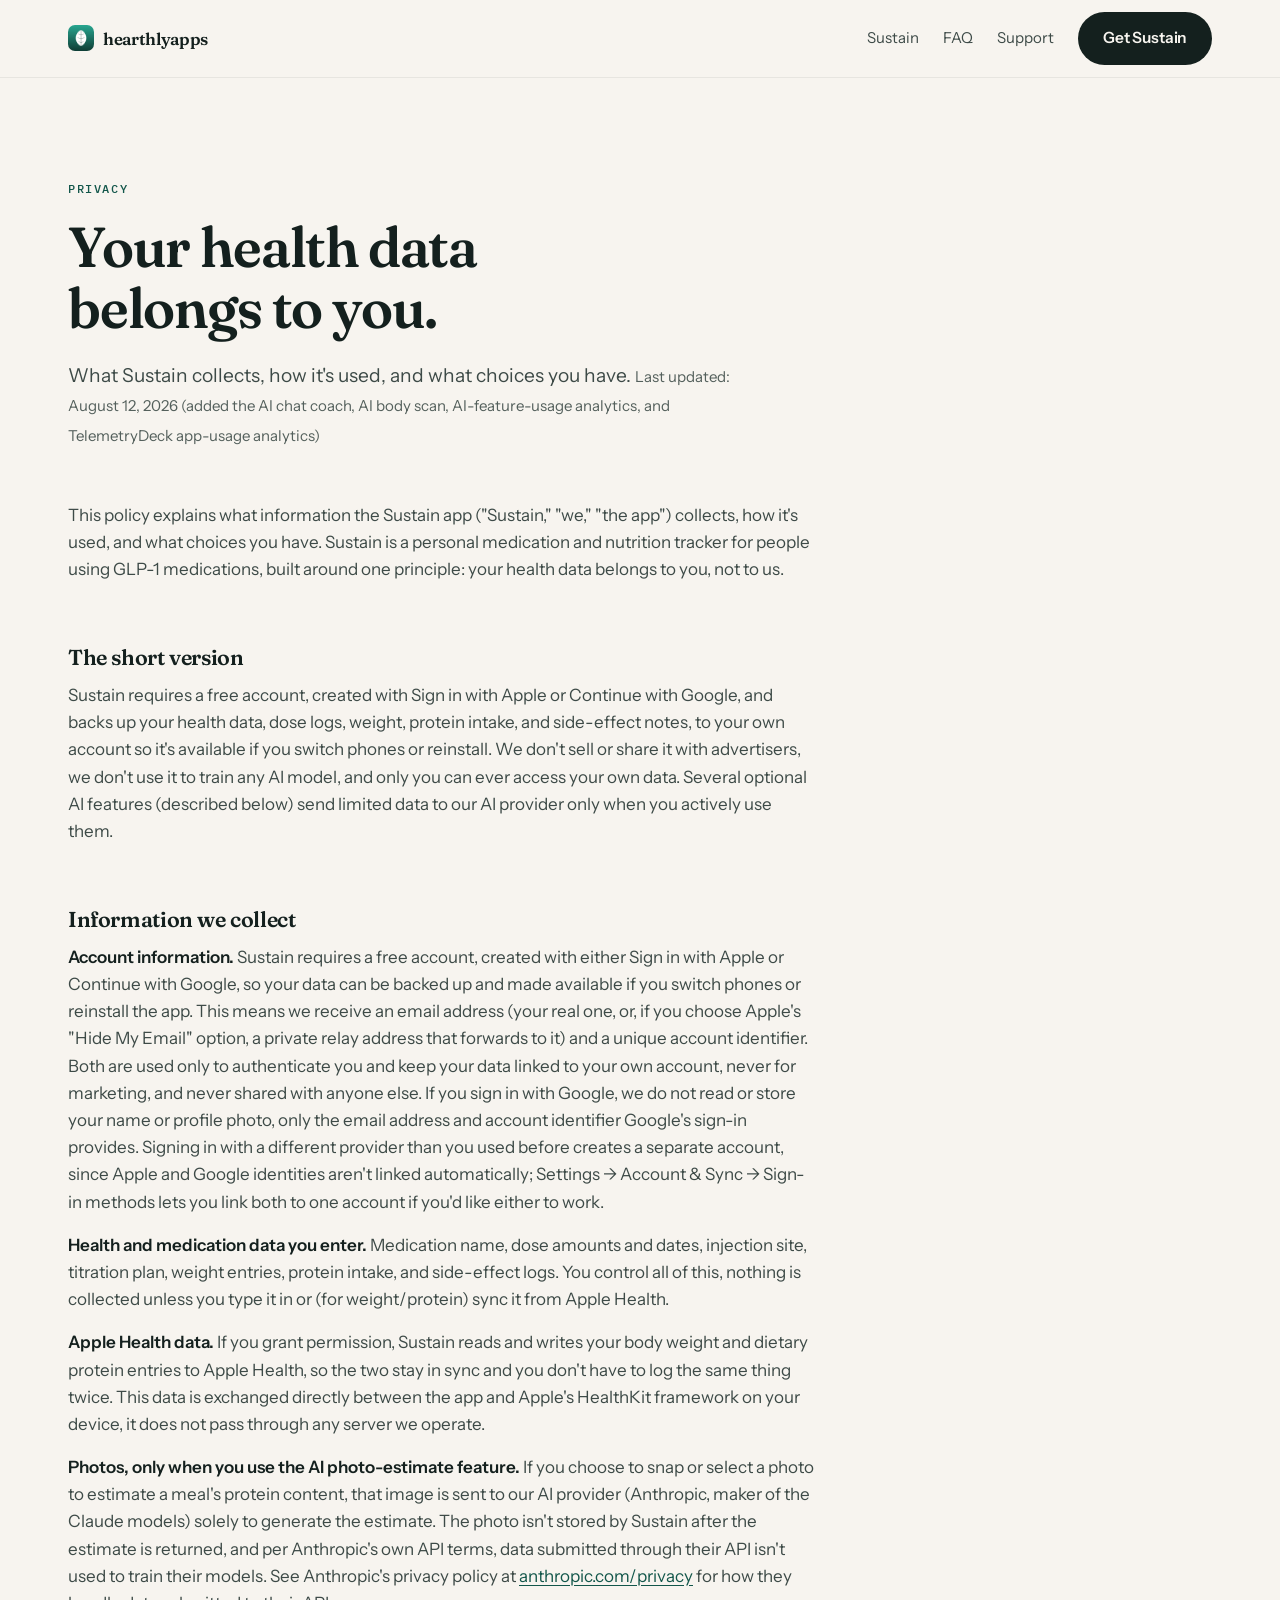
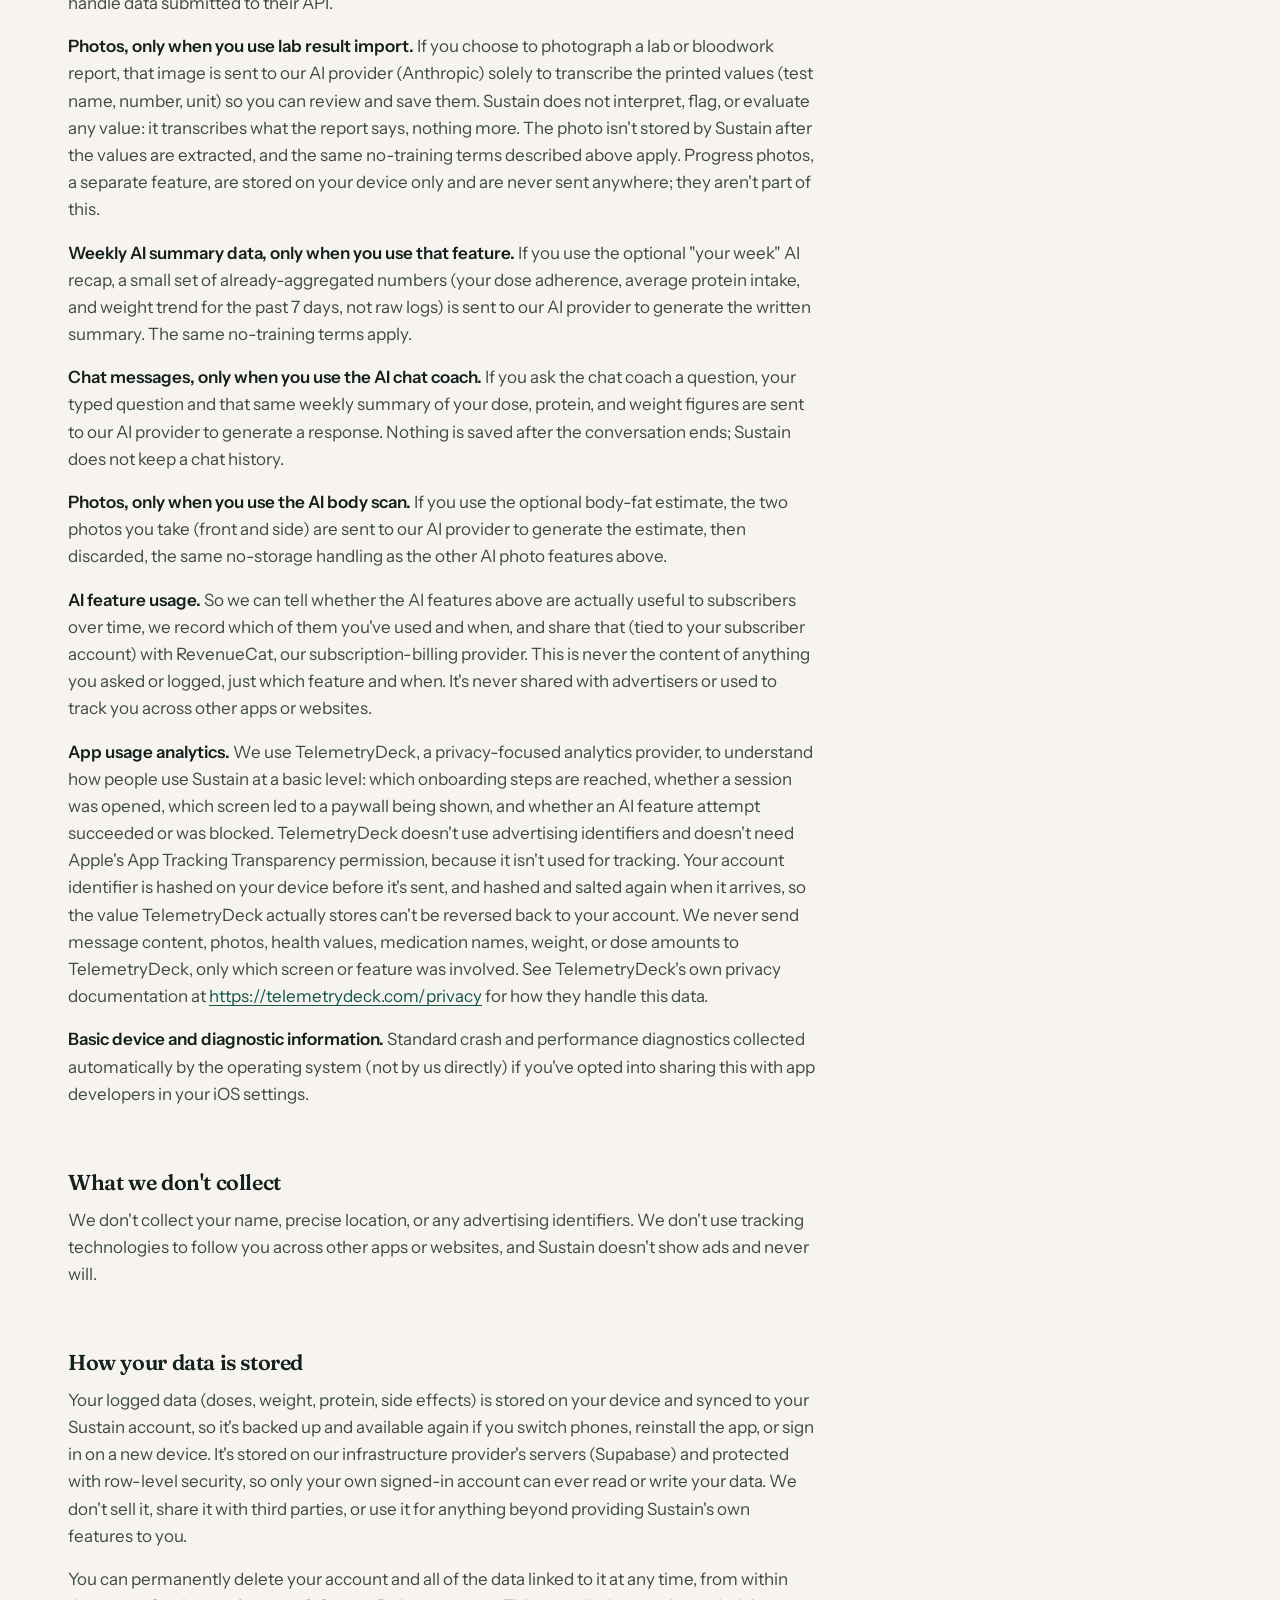
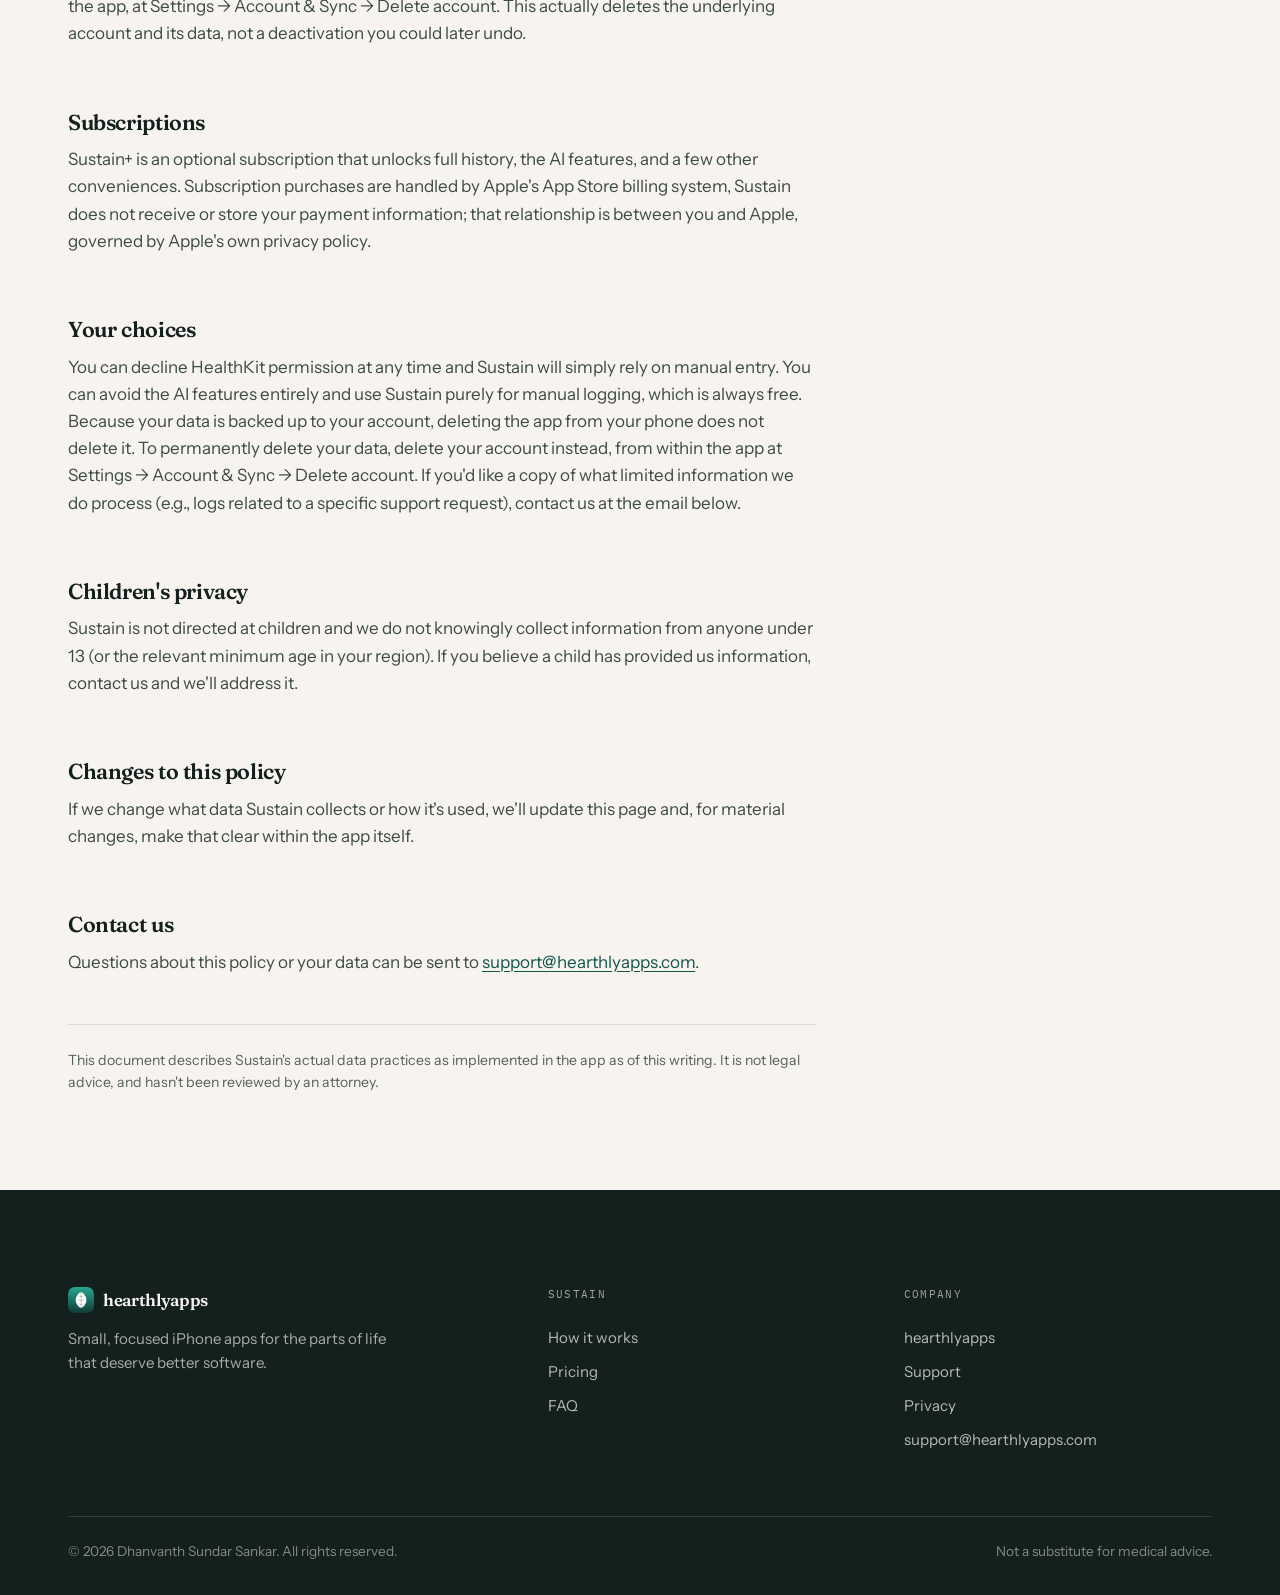
==== commit b0e10abf: "Fix em-dashes in privacy copy, add DESIGN_STANDARDS.md checklist" ====
--- a/privacy/index.html
+++ b/privacy/index.html
@@ -52,7 +52,7 @@
 
 <p><strong>Photos, only when you use the AI photo-estimate feature.</strong> If you choose to snap or select a photo to estimate a meal's protein content, that image is sent to our AI provider (Anthropic, maker of the Claude models) solely to generate the estimate. The photo isn't stored by Sustain after the estimate is returned, and per Anthropic's own API terms, data submitted through their API isn't used to train their models. See Anthropic's privacy policy at <a href="https://www.anthropic.com/privacy">anthropic.com/privacy</a> for how they handle data submitted to their API.</p>
 
-<p><strong>Photos, only when you use lab result import.</strong> If you choose to photograph a lab or bloodwork report, that image is sent to our AI provider (Anthropic) solely to transcribe the printed values (test name, number, unit) so you can review and save them. Sustain does not interpret, flag, or evaluate any value &mdash; it transcribes what the report says, nothing more. The photo isn't stored by Sustain after the values are extracted, and the same no-training terms described above apply. Progress photos, a separate feature, are stored on your device only and are never sent anywhere &mdash; they aren't part of this.</p>
+<p><strong>Photos, only when you use lab result import.</strong> If you choose to photograph a lab or bloodwork report, that image is sent to our AI provider (Anthropic) solely to transcribe the printed values (test name, number, unit) so you can review and save them. Sustain does not interpret, flag, or evaluate any value: it transcribes what the report says, nothing more. The photo isn't stored by Sustain after the values are extracted, and the same no-training terms described above apply. Progress photos, a separate feature, are stored on your device only and are never sent anywhere; they aren't part of this.</p>
 
 <p><strong>Weekly AI summary data, only when you use that feature.</strong> If you use the optional "your week" AI recap, a small set of already-aggregated numbers (your dose adherence, average protein intake, and weight trend for the past 7 days, not raw logs) is sent to our AI provider to generate the written summary. The same no-training terms apply.</p>
 
--- a/assets/css/style.css
+++ b/assets/css/style.css
@@ -206,6 +206,11 @@
 .band--dark {
   background: var(--ink);
   color: var(--paper);
+  /* Terracotta tuned for paper reaches only 3.7:1 on this ground, so the
+     token is re-pointed for the whole dark scope rather than patched at
+     each call site. Everything downstream — annotation text, the lean
+     line, the bracket — lifts together and stays one colour idea. */
+  --ember: #e07a4e;
 }
 .band--dark .lede,
 .band--dark .body { color: rgba(247, 244, 239, 0.72); }
@@ -258,8 +263,13 @@
   height: 1.5px; background: var(--teal);
   transition: right 0.3s var(--ease);
 }
-.nav-links a:hover { color: var(--ink); }
-.nav-links a:hover::after { right: 0; }
+/* Hover-only motion is gated to devices that actually have hover, here and
+   throughout the sheet — otherwise a tap on touch leaves the link "stuck"
+   in its hovered colour/underline until something else is tapped. */
+@media (hover: hover) and (pointer: fine) {
+  .nav-links a:hover { color: var(--ink); }
+  .nav-links a:hover::after { right: 0; }
+}
 
 /* ---------------------------------------------------------- buttons */
 
@@ -276,20 +286,27 @@
               border-color 0.25s var(--ease), color 0.25s var(--ease);
   white-space: nowrap;
 }
-.btn:hover { transform: translateY(-2px); }
-.btn:active { transform: translateY(0); }
+/* Press feedback fires everywhere (it's the "the UI heard you" signal,
+   not a hover effect) — quick and slightly separate from the slower
+   hover-lift transition so a tap reads as instant regardless of device. */
+.btn:active { transform: scale(0.97); transition: transform 120ms ease-out; }
+
+@media (hover: hover) and (pointer: fine) {
+  .btn:hover { transform: translateY(-2px); }
+  .btn.is-mag:active { transform: scale(0.97) translate3d(var(--mx, 0px), calc(var(--my, 0px) - 2px), 0); }
+}
 
 .btn--primary { background: var(--ink); color: var(--paper); }
-.btn--primary:hover { background: var(--teal-deep); }
-
 .btn--teal { background: var(--teal); color: #fff; }
-.btn--teal:hover { background: var(--teal-deep); }
-
 .btn--ghost { border-color: var(--rule); color: var(--ink); background: transparent; }
-.btn--ghost:hover { border-color: var(--ink); background: rgba(20,32,30,0.04); }
-
 .band--dark .btn--ghost { border-color: rgba(255,255,255,0.28); color: var(--paper); }
-.band--dark .btn--ghost:hover { border-color: var(--paper); background: rgba(255,255,255,0.08); }
+
+@media (hover: hover) and (pointer: fine) {
+  .btn--primary:hover { background: var(--teal-deep); }
+  .btn--teal:hover { background: var(--teal-deep); }
+  .btn--ghost:hover { border-color: var(--ink); background: rgba(20,32,30,0.04); }
+  .band--dark .btn--ghost:hover { border-color: var(--paper); background: rgba(255,255,255,0.08); }
+}
 
 .btn--lg { padding: 16px 30px; font-size: 1.02rem; }
 
@@ -318,6 +335,64 @@
 
 .hero { padding: var(--s-7) 0 var(--s-8); }
 @media (min-width: 900px) { .hero { padding: var(--s-8) 0 var(--s-9); } }
+
+/* ---- hero camera move -------------------------------------------
+   Scroll is the dolly. As the visitor leaves the hero the phone comes
+   toward the lens and rotates from a slight three-quarter angle to
+   square-on, while the words it belongs to drift back and release it.
+   The point is continuity: the phone doesn't get scrolled away and
+   replaced, it advances into the page and becomes the subject of the
+   scene that follows.
+
+   Everything below is transform and opacity only, driven off the single
+   --p custom property the engine publishes. No layout is read or
+   written during scroll.                                                */
+
+.hero { perspective: 1400px; }
+
+.hero-phone {
+  /* rest state: a small angle, so the push to square-on has somewhere
+     to travel from and the object reads as dimensional at a glance */
+  --rot: calc((1 - var(--p, 0)) * 7deg);
+  --lift: calc(var(--p, 0) * -54px);
+  --zoom: calc(1 + var(--p, 0) * 0.13);
+  transform: translate3d(0, var(--lift), 0) scale(var(--zoom)) rotateX(var(--rot)) rotateZ(calc((1 - var(--p, 0)) * -1.2deg));
+  transform-origin: 50% 40%;
+  will-change: transform;
+}
+
+/* The copy recedes as the product advances — a depth cue, and it keeps
+   the eye from being pulled two places at once. */
+.hero-copy {
+  transform: translate3d(0, calc(var(--p, 0) * -26px), 0);
+  opacity: calc(1 - var(--p, 0) * 0.55);
+}
+
+@media (max-width: 939px) {
+  /* On a phone the hero stacks and the camera move fights the reading
+     order, so it keeps only the lift — enough to feel alive, not enough
+     to shove the headline around. */
+  .hero-phone { --zoom: 1; --rot: 0deg; }
+  .hero-copy { opacity: 1; transform: none; }
+}
+
+/* ---- masked headline reveal --------------------------------------
+   Each line sits in its own overflow-hidden band and rises into place,
+   so the words are uncovered rather than faded up. Reads as authored
+   typography instead of a generic opacity transition.                  */
+
+.line { display: block; overflow: hidden; }
+.line > span {
+  display: block;
+  transform: translateY(105%);
+  transition: transform 0.95s var(--ease);
+}
+.reveal.in .line > span,
+.line.in > span { transform: none; }
+.line:nth-child(2) > span { transition-delay: 0.10s; }
+.line:nth-child(3) > span { transition-delay: 0.20s; }
+
+.no-motion .line > span { transform: none; transition: none; }
 
 .hero-grid {
   display: grid; gap: var(--s-8);
@@ -352,9 +427,62 @@
   align-items: baseline;
 }
 .index-row:last-child { border-bottom: 1px solid var(--rule-soft); }
-a.index-row { transition: background 0.2s var(--ease), padding-left 0.2s var(--ease); }
-a.index-row:hover { background: rgba(31,138,116,0.05); padding-left: 8px; }
+/* transform, not padding-left: padding is a layout property and forces a
+   reflow of the row's own content on every animated frame; translateX does
+   the same visual nudge on the compositor for free. */
+a.index-row { transition: background 0.2s var(--ease), transform 0.2s var(--ease); }
+@media (hover: hover) and (pointer: fine) {
+  a.index-row:hover { background: rgba(31,138,116,0.05); transform: translateX(8px); }
+}
 .index-name { font-weight: 600; letter-spacing: -0.012em; }
+
+/* The index rows wipe in from their own rule line rather than fading, so
+   the list assembles like a printed contents page being set. */
+.index-list .index-row {
+  opacity: var(--s, 0);
+  transform: translate3d(calc((1 - var(--s, 0)) * -14px), 0, 0);
+}
+.index-list .index-row::before {
+  content: ""; position: absolute; left: 0; right: 0; top: -1px; height: 1px;
+  background: var(--teal); transform-origin: 0 50%;
+  transform: scaleX(var(--s, 0)); opacity: 0.5;
+}
+.index-list .index-row { position: relative; }
+
+/* Rules arrive one at a time, each dragging its own hairline across. */
+.rule-row {
+  opacity: calc(0.3 + var(--s, 0) * 0.7);
+  transform: translate3d(0, calc((1 - var(--s, 0)) * 18px), 0);
+  position: relative;
+}
+.rule-row::after {
+  content: ""; position: absolute; left: 0; right: 0; top: -1px; height: 1px;
+  background: var(--teal); transform-origin: 0 50%;
+  transform: scaleX(var(--s, 0));
+}
+
+.no-motion .index-list .index-row,
+.no-motion .rule-row { opacity: 1; transform: none; }
+.no-motion .index-list .index-row::before,
+.no-motion .rule-row::after { transform: scaleX(1); }
+@media (prefers-reduced-motion: reduce) {
+  .index-list .index-row, .rule-row { opacity: 1 !important; transform: none !important; }
+  .index-list .index-row::before, .rule-row::after { transform: scaleX(1) !important; }
+}
+
+/* ---------------------------------------------------------- magnetic
+   Buttons lean a few pixels toward the cursor before it arrives. It is
+   the smallest possible interaction and the only one on the site that
+   responds to the pointer, which is what keeps it feeling like a
+   detail rather than a gimmick. Pointer-fine only — on touch there is
+   no hover state to anticipate. */
+
+@media (hover: hover) and (pointer: fine) {
+  .btn { will-change: transform; }
+  .btn.is-mag {
+    transform: translate3d(var(--mx, 0px), calc(var(--my, 0px) - 2px), 0);
+  }
+}
 .index-note { grid-column: 2; font-size: 0.9rem; color: var(--ink-3); }
 .index-row .product-status { font-size: 0.66rem; }
 
@@ -393,6 +521,216 @@
   z-index: -1;
 }
 
+/* ==========================================================
+   LIVE PRODUCT UI
+   A rebuild of Sustain's real Today screen in HTML/CSS rather than a
+   flat screenshot, so the parts that move in the actual app can move
+   here: the protein ring fills, the weight trend draws, the cards
+   arrive in the order the eye should read them.
+
+   Every value is taken from the real app screenshot in
+   assets/img/screenshots/01-dashboard.jpg — page ground #f3f2f7, the
+   log-dose button sampled at #288c74, title ink at #09090b — so this
+   is a reconstruction of a shipping screen, not an invented one. No
+   feature is shown here that the app does not actually have.
+
+   Sizing is in cqw against the device frame, so the whole interface
+   scales exactly with its container at any viewport with no media
+   queries and no transform scaling blur.
+   ========================================================== */
+
+.ui-wrap { container-type: inline-size; width: 100%; }
+
+.ui {
+  --app-bg:    #f3f2f7;
+  --app-card:  #ffffff;
+  --app-ink:   #09090b;
+  /* Contrast-corrected against white cards and the teal wash. The first
+     pass copied the screenshot's sampled values literally, which put nine
+     labels between 2.6:1 and 4.1:1 — fine as pixels inside a JPEG, not
+     fine as live DOM text a low-vision visitor is expected to read. iOS's
+     own secondaryLabel is nearer #767680 than the #8b8b90 sampled off a
+     compressed screenshot, so the corrected values are arguably closer to
+     the real interface, not further from it. */
+  --app-mute:  #6e6e73;
+  --app-teal:  #1b7a63;
+  --app-tealw: #e6f2ee;
+  --app-amber: #9c5716;
+  --app-line:  #ececf0;
+
+  background: var(--app-bg);
+  color: var(--app-ink);
+  font-family: -apple-system, BlinkMacSystemFont, "SF Pro Text", "Instrument Sans", sans-serif;
+  letter-spacing: -0.01em;
+  aspect-ratio: 700 / 1520;
+  overflow: hidden;
+  position: relative;
+  display: flex;
+  flex-direction: column;
+  padding: 0 4.6cqw;
+}
+
+.ui-status {
+  display: flex; align-items: center; justify-content: space-between;
+  padding: 3.4cqw 1cqw 0;
+  font-size: 3.9cqw; font-weight: 600;
+}
+.ui-island {
+  width: 27cqw; height: 7.6cqw; border-radius: 99cqw; background: #000;
+}
+.ui-sigs { display: flex; gap: 1.4cqw; align-items: center; }
+.ui-sigs i { display: block; width: 4.4cqw; height: 3.4cqw; background: #09090b;
+  border-radius: 0.6cqw; opacity: 0.9; font-style: normal; }
+.ui-sigs i.bat { width: 7.4cqw; border-radius: 1.2cqw; }
+
+.ui-title { font-size: 8.6cqw; font-weight: 800; letter-spacing: -0.03em;
+  margin: 4.2cqw 1cqw 2.8cqw; line-height: 1; }
+
+.ui-card {
+  background: var(--app-card);
+  border-radius: 3.4cqw;
+  padding: 3.1cqw 3.6cqw;
+  margin-bottom: 2.2cqw;
+}
+
+/* --- dose card --- */
+.ui-dose-top { display: flex; align-items: center; justify-content: space-between; }
+.ui-drug { display: flex; align-items: center; gap: 1.6cqw;
+  color: var(--app-teal); font-weight: 700; font-size: 4.6cqw; }
+.ui-mg { color: var(--app-mute); font-size: 4.2cqw; }
+.ui-k { color: var(--app-mute); font-size: 3.5cqw; margin-top: 2.4cqw; }
+.ui-date { font-size: 5.4cqw; font-weight: 700; letter-spacing: -0.02em; margin-top: 0.4cqw; }
+.ui-sub { color: var(--app-mute); font-size: 3.4cqw; }
+.ui-btn {
+  margin-top: 3.2cqw; background: #237e68; color: #fff;
+  border-radius: 99cqw; padding: 2.9cqw; text-align: center;
+  font-weight: 600; font-size: 4.2cqw;
+  display: flex; align-items: center; justify-content: center; gap: 1.8cqw;
+}
+.ui-btn svg { width: 4.4cqw; height: 4.4cqw; }
+
+/* --- action rows --- */
+.ui-row { display: flex; align-items: center; gap: 3cqw; }
+.ui-ico {
+  width: 9.6cqw; height: 9.6cqw; border-radius: 99cqw; flex: none;
+  background: var(--app-tealw); color: var(--app-teal);
+  display: grid; place-items: center;
+}
+.ui-ico svg { width: 5cqw; height: 5cqw; }
+.ui-rowtext { flex: 1; min-width: 0; }
+.ui-rowtext b { display: block; font-size: 4.3cqw; font-weight: 700; }
+.ui-rowtext span { display: block; color: var(--app-mute); font-size: 3.3cqw; line-height: 1.35; margin-top: 0.4cqw; }
+.ui-chev { color: #c4c4c9; font-size: 4.6cqw; flex: none; }
+
+/* --- protein card --- */
+.ui-protein { display: flex; align-items: center; gap: 4cqw; }
+.ui-ring { width: 24cqw; height: 24cqw; flex: none; position: relative; }
+.ui-ring svg { width: 100%; height: 100%; transform: rotate(-90deg); }
+.ui-ring circle { fill: none; stroke-width: 9; }
+.ui-ring .trk { stroke: var(--app-tealw); }
+.ui-ring .val {
+  stroke: var(--app-teal); stroke-linecap: round;
+  stroke-dasharray: 264;
+  /* Filled by the boot sequence; starts empty so the ring has somewhere
+     to travel from. */
+  stroke-dashoffset: 264;
+}
+.ui-ring b {
+  position: absolute; inset: 0; display: grid; place-items: center;
+  flex-direction: column; font-size: 5.2cqw; font-weight: 800; letter-spacing: -0.03em;
+}
+.ui-ring b em { font-style: normal; display: block; font-size: 2.9cqw;
+  font-weight: 500; color: var(--app-mute); margin-top: 0.4cqw; }
+.ui-pinfo b { display: block; font-size: 4.6cqw; font-weight: 700; }
+.ui-goal { color: #248059; font-size: 3.4cqw; margin-top: 0.5cqw; }
+.ui-streak { display: flex; align-items: center; gap: 1.2cqw;
+  color: var(--app-amber); font-size: 3.4cqw; font-weight: 600; margin-top: 1cqw; }
+.ui-chip {
+  display: inline-flex; align-items: center; gap: 1.4cqw; margin-top: 1.8cqw;
+  background: var(--app-tealw); color: #166b59;
+  border-radius: 99cqw; padding: 1.5cqw 3.2cqw; font-size: 3.5cqw; font-weight: 600;
+}
+
+/* --- weight card --- */
+.ui-wtop { display: flex; align-items: flex-start; justify-content: space-between; }
+.ui-wpill { background: var(--app-tealw); color: #1f6654; border-radius: 99cqw;
+  padding: 1cqw 2.6cqw; font-size: 3.2cqw; font-weight: 600; }
+.ui-wnum { font-size: 6.4cqw; font-weight: 800; letter-spacing: -0.03em; margin-top: 0.4cqw; }
+.ui-spark { margin-top: 2cqw; height: 12cqw; }
+.ui-spark svg { width: 100%; height: 100%; overflow: visible; }
+.ui-spark path.ln { fill: none; stroke: #248059; stroke-width: 2.5;
+  stroke-linecap: round; stroke-dasharray: 300; stroke-dashoffset: 300; }
+.ui-spark path.fl { fill: rgba(47,158,111,0.10); opacity: 0; }
+
+/* --- tab bar --- */
+/* Floating, not in flow. In the real app the tab bar hovers over the
+   scrolling content and the weight chart runs underneath it — matching
+   that is both more faithful and what lets the full card stack sit in
+   the true 700:1520 frame without being squeezed. */
+.ui-tabs {
+  position: absolute; left: 6cqw; right: 6cqw; bottom: 2.6cqw;
+  background: rgba(255,255,255,0.94);
+  -webkit-backdrop-filter: blur(6px); backdrop-filter: blur(6px);
+  border-radius: 99cqw; padding: 2cqw;
+  display: flex; justify-content: space-around; align-items: center;
+  box-shadow: 0 0.8cqw 3cqw rgba(0,0,0,0.10);
+}
+.ui-tab { display: grid; justify-items: center; gap: 0.6cqw;
+  font-size: 2.9cqw; color: var(--app-mute); font-weight: 600; padding: 0.8cqw 3.4cqw;
+  border-radius: 99cqw; }
+.ui-tab svg { width: 5cqw; height: 5cqw; }
+.ui-tab.on { color: #166b59; background: var(--app-tealw); }
+
+/* ---------------------------------------------------------- boot
+   The hero's opening sequence. The interface assembles the way a real
+   screen does — chrome, then title, then cards in reading order — and
+   the two live values (protein ring, weight trend) animate to their
+   real numbers last, because those are the payoff the whole page is
+   about. Runs once, on load, and only in the hero.                     */
+
+.ui-boot > * { opacity: 0; transform: translateY(2.4cqw); }
+.ui-boot.go > * { animation: uiIn 0.62s var(--ease) forwards; }
+.ui-boot.go > *:nth-child(1) { animation-delay: 0.05s; }
+.ui-boot.go > *:nth-child(2) { animation-delay: 0.12s; }
+.ui-boot.go > *:nth-child(3) { animation-delay: 0.20s; }
+.ui-boot.go > *:nth-child(4) { animation-delay: 0.27s; }
+.ui-boot.go > *:nth-child(5) { animation-delay: 0.34s; }
+.ui-boot.go > *:nth-child(6) { animation-delay: 0.41s; }
+.ui-boot.go > *:nth-child(7) { animation-delay: 0.48s; }
+.ui-boot.go > *:nth-child(8) { animation-delay: 0.55s; }
+
+@keyframes uiIn { to { opacity: 1; transform: none; } }
+
+.ui-boot.go .ui-ring .val {
+  animation: ringFill 1.15s cubic-bezier(0.22,1,0.36,1) 0.62s forwards;
+}
+@keyframes ringFill { to { stroke-dashoffset: 0; } }
+
+.ui-boot.go .ui-spark path.ln {
+  animation: sparkDraw 1.1s var(--ease) 0.72s forwards;
+}
+@keyframes sparkDraw { to { stroke-dashoffset: 0; } }
+.ui-boot.go .ui-spark path.fl {
+  animation: sparkFill 0.7s var(--ease) 1.4s forwards;
+}
+@keyframes sparkFill { to { opacity: 1; } }
+
+/* The log-dose button gets one slow breath so the screen reads as live
+   rather than frozen. One element only — if several pulse it becomes
+   noise instead of a signal. */
+.ui-boot.go .ui-btn { animation: doseBreath 3.6s ease-in-out 2s infinite; }
+@keyframes doseBreath {
+  0%, 88%, 100% { transform: none; box-shadow: 0 0 0 0 rgba(40,140,116,0); }
+  92% { transform: translateY(-0.4cqw); box-shadow: 0 0.8cqw 2.4cqw rgba(35,126,104,0.32); }
+}
+
+.no-motion .ui-boot > *,
+.no-motion .ui-boot.go > * { opacity: 1; transform: none; animation: none; }
+.no-motion .ui-ring .val { stroke-dashoffset: 0; animation: none; }
+.no-motion .ui-spark path.ln { stroke-dashoffset: 0; animation: none; }
+.no-motion .ui-spark path.fl { opacity: 1; animation: none; }
+.no-motion .ui-btn { animation: none; }
+
 /* ---------------------------------------------------------- scenes
    The scroll narrative. One screen, one thought, one image — the
    "one ask per screen" rule applied to the product tour. On desktop the
@@ -423,15 +761,359 @@
 .step-shot { margin-top: var(--s-5); }
 @media (min-width: 940px) { .step-shot { display: none; } }
 
-.rail-stack { position: relative; }
-.rail-stack .device {
-  position: absolute; inset: 0;
-  opacity: 0; transform: scale(0.97) translateY(10px);
-  transition: opacity 0.5s var(--ease), transform 0.5s var(--ease);
+/* The nav is opaque paper and would cut a hard light bar across the
+   full-bleed film. Over the film scene it goes transparent and inverts,
+   so the sequence runs edge to edge. */
+body:has(.film-scene) .nav { transition: background 0.35s var(--ease), border-color 0.35s var(--ease); }
+.nav.over-film {
+  /* A scrim, not pure transparency. The film's brightness changes frame to
+     frame — one moment the top of shot is deep navy, the next it's a pale
+     blur — so white nav text over bare film is legible only some of the
+     time. A top-down gradient guarantees it on every frame while still
+     letting the sequence run edge to edge. */
+  background: linear-gradient(to bottom, rgba(6,12,20,0.72), rgba(6,12,20,0.18) 70%, transparent);
+  border-color: transparent; color: #fff;
+}
+.nav.over-film .brand { color: #fff; }
+.nav.over-film .nav-links a { color: rgba(255,255,255,0.82); }
+@media (hover: hover) and (pointer: fine) {
+  .nav.over-film .nav-links a:hover { color: #fff; }
+}
+.nav.over-film .btn--primary { background: #fff; color: var(--ink); }
+
+/* ==========================================================
+   THE FILM
+   A pinned, full-viewport canvas that plays a real rendered sequence
+   against scroll. The scene is 620vh tall: the canvas sticks for the
+   whole of it, so ~5.2 screens of scrolling become ~5.2 screens of
+   continuous camera movement instead of five separate reveals.
+
+   Captions sit above the canvas and are handed their own slice of the
+   same timeline, so the words arrive on the beat the camera lands on
+   rather than on their own schedule.
+   ========================================================== */
+
+.film-scene {
+  position: relative;
+  height: 620vh;
+  background: #0d1826;      /* matches the render's darkest corner so
+                               there is no flash before the first decode */
+}
+@media (max-width: 760px) { .film-scene { height: 460vh; } }
+
+.film-stage {
+  position: sticky; top: 0;
+  height: 100vh; height: 100dvh;
+  overflow: hidden;
+}
+.film-stage canvas {
+  display: block; width: 100%; height: 100%;
+}
+
+/* A soft vignette and a floor gradient so overlaid type always has
+   something to sit on, whatever frame is showing underneath. */
+.film-stage::after {
+  content: ""; position: absolute; inset: 0; pointer-events: none;
+  background:
+    radial-gradient(120% 80% at 50% 40%, transparent 40%, rgba(8,14,22,0.55) 100%),
+    linear-gradient(to top, rgba(8,14,22,0.82) 0%, transparent 42%);
+}
+
+.film-cap {
+  /* A fixed-height band the captions are absolutely placed inside, rather
+     than each one hanging off the bottom edge — a three-line caption was
+     running off the stage. */
+  position: absolute; left: 0; right: 0; bottom: 0;
+  height: 40vh; z-index: 2; pointer-events: none;
+}
+
+.film-line {
+  position: absolute; bottom: 7vh;
+  left: var(--s-5); right: var(--s-5);
+  opacity: var(--s, 0);
+  transform: translate3d(0, calc((1 - var(--s, 0)) * 26px), 0);
+  color: #fff;
+  text-shadow: 0 1px 24px rgba(4,10,16,0.55);
+}
+@media (min-width: 900px) {
+  .film-line { left: var(--s-7); right: auto; max-width: 26ch; bottom: 9vh; }
+}
+.film-line h3 {
+  font-size: clamp(1.6rem, 3.4vw, 2.9rem);
+  color: #fff; margin-bottom: 10px;
+}
+.film-line p { color: rgba(255,255,255,0.76); font-size: 1.02rem; max-width: 34ch; }
+.film-line .step-n { color: var(--teal-bright); margin-bottom: 10px; }
+
+/* progress bar for the whole film, so the pin has a visible length */
+.film-bar {
+  position: absolute; left: 0; bottom: 0; height: 2px; z-index: 3;
+  width: 100%; transform-origin: 0 50%;
+  transform: scaleX(var(--film, 0));
+  background: var(--teal-bright);
+}
+
+.film-skip {
+  /* Top-right, not bottom-right: at the foot of the stage it sat on top of
+     the caption on a narrow screen. Up here it is out of the reading path
+     and still obviously an escape hatch. */
+  position: absolute; right: var(--s-5); top: calc(var(--s-8) + 18px); z-index: 4;
+  font-family: var(--mono); font-size: 0.72rem; letter-spacing: 0.12em;
+  text-transform: uppercase; color: rgba(255,255,255,0.7);
+  border: 1px solid rgba(255,255,255,0.3); border-radius: var(--r-control);
+  padding: 9px 16px; background: rgba(8,14,22,0.4);
+}
+@media (hover: hover) and (pointer: fine) {
+  .film-skip:hover { color: #fff; border-color: #fff; }
+}
+@media (min-width: 900px) { .film-skip { right: var(--s-7); top: calc(var(--s-8) + 26px); } }
+
+/* Reduced motion: collapse the 620vh scrub to a single screen showing
+   one frame. No pinning, no scrubbing, nothing to fight. */
+@media (prefers-reduced-motion: reduce) {
+  .film-scene { height: auto; }
+  .film-stage { position: relative; height: 78vh; }
+  .film-line { opacity: 1 !important; transform: none !important; position: relative;
+    left: auto; right: auto; margin-bottom: 22px; }
+  .film-cap { position: relative; bottom: auto; padding: var(--s-6) var(--s-5); }
+  .film-bar { display: none; }
+}
+
+/* ---- the pinned tour -----------------------------------------------
+   One phone, six screens. The device itself never leaves — it holds
+   position and tilts with the scroll while its *screen* changes, so the
+   sequence reads as one object being operated rather than six separate
+   images being swapped. That continuity is the whole difference between
+   a slideshow and a demo.
+
+   Screens cross-dissolve with a slight scale and vertical offset in the
+   direction of travel, which is what a push transition looks like on
+   iOS and therefore what this product's own transitions look like.     */
+
+.rail-stack {
+  position: relative;
+  transform-style: preserve-3d;
+}
+.scene-rail { perspective: 1600px; }
+
+/* the shell tilts a little across the whole pinned run: a slow camera
+   drift, not a per-step animation */
+.rail-stack .device-shell {
+  transform: rotateX(calc((0.5 - var(--p, 0)) * 5deg))
+             rotateZ(calc((0.5 - var(--p, 0)) * 1.4deg))
+             translate3d(0, calc((var(--p, 0) - 0.5) * 22px), 0);
+  will-change: transform;
+}
+
+.rail-screen {
+  /* inset:8px, not 0. Absolutely positioned children resolve against the
+     containing block's *padding box*, so inset:0 would sit on top of the
+     device's 8px bezel and erase the frame. 8px lines the stacked screens
+     up exactly with the in-flow first one. */
+  position: absolute; inset: 8px;
+  opacity: 0;
+  transform: scale(1.035) translateY(2.2%);
+  transition: opacity 0.55s var(--ease), transform 0.7s var(--ease);
   pointer-events: none;
-}
-.rail-stack .device.is-live { opacity: 1; transform: none; }
-.rail-stack .device:first-child { position: relative; }
+  border-radius: calc(var(--r-device) - 9px);
+  overflow: hidden;
+}
+.rail-screen.is-live { opacity: 1; transform: none; }
+/* screens already passed sit slightly *behind* rather than ahead, so the
+   dissolve has a direction and the stack reads as a stack */
+.rail-screen.is-past { transform: scale(0.972) translateY(-1.6%); }
+.rail-screen:first-child { position: relative; inset: auto; }
+.rail-screen img { width: 100%; height: auto; display: block; }
+
+/* ---- step rail ------------------------------------------------------
+   A running index down the side of the pinned sequence. It tells the
+   visitor how long the scene is and where they are in it, which is the
+   thing pinned sections most often fail to communicate. */
+
+.pips { display: none; }
+@media (min-width: 940px) {
+  .pips {
+    display: grid; gap: 10px;
+    position: absolute; top: 50%;
+    /* anchored to the phone, not the column. The device is centred at
+       max-width 340px inside a much wider rail, so a plain negative left
+       stranded the rail dozens of pixels away from the thing it indexes. */
+    left: calc(50% - 170px - 28px);
+    transform: translateY(-50%);
+  }
+  .pip {
+    width: 2px; height: 26px; border-radius: 2px;
+    background: var(--rule); position: relative; overflow: hidden;
+  }
+  .pip::after {
+    content: ""; position: absolute; inset: 0;
+    background: var(--teal); transform: scaleY(0); transform-origin: 50% 0;
+    transition: transform 0.45s var(--ease);
+  }
+  .pip.is-live::after { transform: scaleY(1); }
+}
+
+/* Steps dim until they are the active one. Reading position and visual
+   emphasis stay in sync, so the eye is never in a different place from
+   the phone. */
+@media (min-width: 940px) {
+  .scene-steps .step {
+    opacity: 0.34;
+    transition: opacity 0.5s var(--ease);
+  }
+  .scene-steps .step.is-live { opacity: 1; }
+}
+
+.no-motion .rail-screen { transition: none; }
+.no-motion .rail-stack .device-shell { transform: none; }
+.no-motion .scene-steps .step { opacity: 1; }
+
+/* ---------------------------------------------------------- figure
+   The brand's own asset. Every competitor in this category illustrates
+   with stock food photography or a generic dashboard render; this site
+   illustrates with the argument itself — one line down, and what that
+   line is actually made of. It is drawn in SVG rather than generated or
+   photographed, which keeps it ~3KB, infinitely sharp, themeable, and
+   genuinely proprietary: nobody else's site can contain this drawing
+   because it is a picture of this product's specific thesis. */
+
+.figure {
+  position: relative;
+  margin: var(--s-7) 0 var(--s-5);
+}
+.figure svg { width: 100%; height: auto; overflow: visible; }
+
+.fig-grid   { stroke: currentColor; opacity: 0.14; stroke-width: 1; }
+.fig-axis   { stroke: currentColor; opacity: 0.3; stroke-width: 1.25; }
+.fig-label  {
+  font-family: var(--mono); font-size: 12px; letter-spacing: 0.1em;
+  text-transform: uppercase; fill: currentColor; opacity: 0.55;
+}
+.fig-key {
+  font-family: var(--sans); font-size: 14.5px; font-weight: 600;
+  fill: currentColor;
+}
+
+/* Scroll-scrubbed, not one-shot. The three lines draw against scroll
+   position, so the visitor is drawing the argument themselves: weight
+   first, then the split into fat and lean, then the bracket that names
+   the gap. Stalling halfway leaves it halfway. dasharray is the path's
+   own measured length so the stroke ends exactly on the geometry.
+
+   Each series consumes a slice of the scene's progress, offset so they
+   cascade instead of racing — the staggering is arithmetic on --p
+   rather than transition-delay, which is what makes it scrubbable. */
+.fig-line {
+  fill: none;
+  stroke-width: 3;
+  stroke-linecap: round;
+  stroke-dasharray: var(--len, 1200);
+  stroke-dashoffset: calc(var(--len, 1200) * (1 - var(--s, 0)));
+}
+/* --s is written per frame by the engine from each element's
+   data-slice range, so these are plain numbers and always resolve. */
+.fig-line--total { stroke: currentColor; opacity: 0.85; }
+.fig-line--fat   { stroke: var(--teal-bright); }
+.fig-line--lean  { stroke: var(--ember); }
+
+/* The bracket is the punchline, so it lands last, once both component
+   lines exist to be compared. */
+.fig-note {
+  opacity: var(--s, 0);
+  transform: translateX(calc((1 - var(--s, 0)) * -12px));
+}
+
+.no-motion .fig-line { stroke-dashoffset: 0; }
+.no-motion .fig-note { opacity: 1; transform: none; }
+.fig-bracket { stroke: var(--ember); stroke-width: 1.5; fill: none; opacity: 0.85; }
+
+.fig-cap {
+  display: flex; flex-wrap: wrap; gap: var(--s-2) var(--s-5);
+  align-items: baseline;
+  margin-top: var(--s-4);
+  font-family: var(--mono); font-size: 0.72rem;
+  letter-spacing: 0.08em; opacity: 0.55;
+}
+
+/* Direct labels beat a legend when there's room for them, so the in-SVG
+   keys are the desktop treatment and the HTML legend is the small-screen
+   one. Only ever one of the two is present. */
+.fig-keys  { display: none; }
+.fig-legend {
+  list-style: none; margin: var(--s-4) 0 0; padding: 0;
+  display: flex; flex-wrap: wrap; gap: var(--s-2) var(--s-5);
+  font-size: 0.9rem; font-weight: 600;
+}
+.fig-legend li { display: flex; align-items: center; gap: 8px; }
+.sw { width: 18px; height: 3px; border-radius: 2px; flex: none; }
+.sw--total { background: currentColor; opacity: 0.85; }
+.sw--fat   { background: var(--teal-bright); }
+.sw--lean  { background: var(--ember); }
+
+.fig-anno-html {
+  margin-top: var(--s-3);
+  font-size: 0.92rem;
+  max-width: 40ch;
+  color: var(--ember);
+}
+
+@media (min-width: 760px) {
+  .fig-keys      { display: block; }
+  .fig-legend    { display: none; }
+  .fig-anno-html { display: none; }
+}
+/* On a phone the whole drawing is about a third of its authored size, so
+   the remaining in-SVG type is scaled up to survive the reduction, and
+   the annotation that would land on top of the lean line is dropped in
+   favour of the HTML note underneath. */
+@media (max-width: 759px) {
+  .fig-label { font-size: 20px; letter-spacing: 0.06em; }
+  .fig-anno  { display: none; }
+}
+
+@media (prefers-reduced-motion: reduce) {
+  .fig-line { stroke-dashoffset: 0 !important; }
+  .fig-note { opacity: 1 !important; transform: none !important; }
+}
+
+/* ---------------------------------------------------------- chain
+   The four-beat mechanism reads as a causal sequence, so a line is
+   literally drawn through it as the visitor scrolls, and each beat
+   lifts as the line reaches it. Without this the four beats are just
+   four boxes; with it they're one argument moving left to right.      */
+
+.chain { position: relative; }
+.chain::before {
+  content: ""; position: absolute; left: 0; right: 0; top: -1px; height: 2px;
+  background: var(--teal-bright);
+  transform-origin: 0 50%;
+  transform: scaleX(var(--p, 0));
+  z-index: 2;
+}
+.chain > * {
+  opacity: calc(0.42 + var(--s, 0) * 0.58);
+  transform: translate3d(0, calc((1 - var(--s, 0)) * 14px), 0);
+}
+
+.chain .step-n { color: var(--teal-bright); }
+
+.no-motion .chain::before { transform: scaleX(1); }
+.no-motion .chain > * { opacity: 1; transform: none; }
+@media (prefers-reduced-motion: reduce) {
+  .chain::before { transform: scaleX(1) !important; }
+  .chain > * { opacity: 1 !important; transform: none !important; }
+}
+
+/* The same idea shrunk to a glyph: a repeatable mark the brand can reuse
+   at any size, derived from the figure rather than bolted on beside it. */
+.spark { display: inline-block; width: 42px; height: 16px; vertical-align: -2px; }
+/* Inline beside a word it can stay tiny; standing alone above a headline
+   it needs size or it reads as a stray mark rather than a deliberate one. */
+.spark--lg { width: 64px; height: 24px; }
+.spark path { fill: none; stroke-width: 2.5; stroke-linecap: round; }
+.spark--lg path { stroke-width: 2; }
+.spark .s-a { stroke: var(--teal-bright); }
+.spark .s-b { stroke: var(--ember); }
 
 /* ---------------------------------------------------------- panels */
 
@@ -562,7 +1244,9 @@
 /* .small carries a light-mode muted colour; on the dark footer that landed
    at 3.7:1, so it needs an explicit override rather than inheriting. */
 footer .small { color: rgba(247, 244, 239, 0.66); }
-footer a:hover { color: var(--paper); }
+@media (hover: hover) and (pointer: fine) {
+  footer a:hover { color: var(--paper); }
+}
 .foot-h {
   font-family: var(--mono); font-size: 0.7rem; letter-spacing: 0.12em;
   text-transform: uppercase; color: rgba(247,244,239,0.62);
